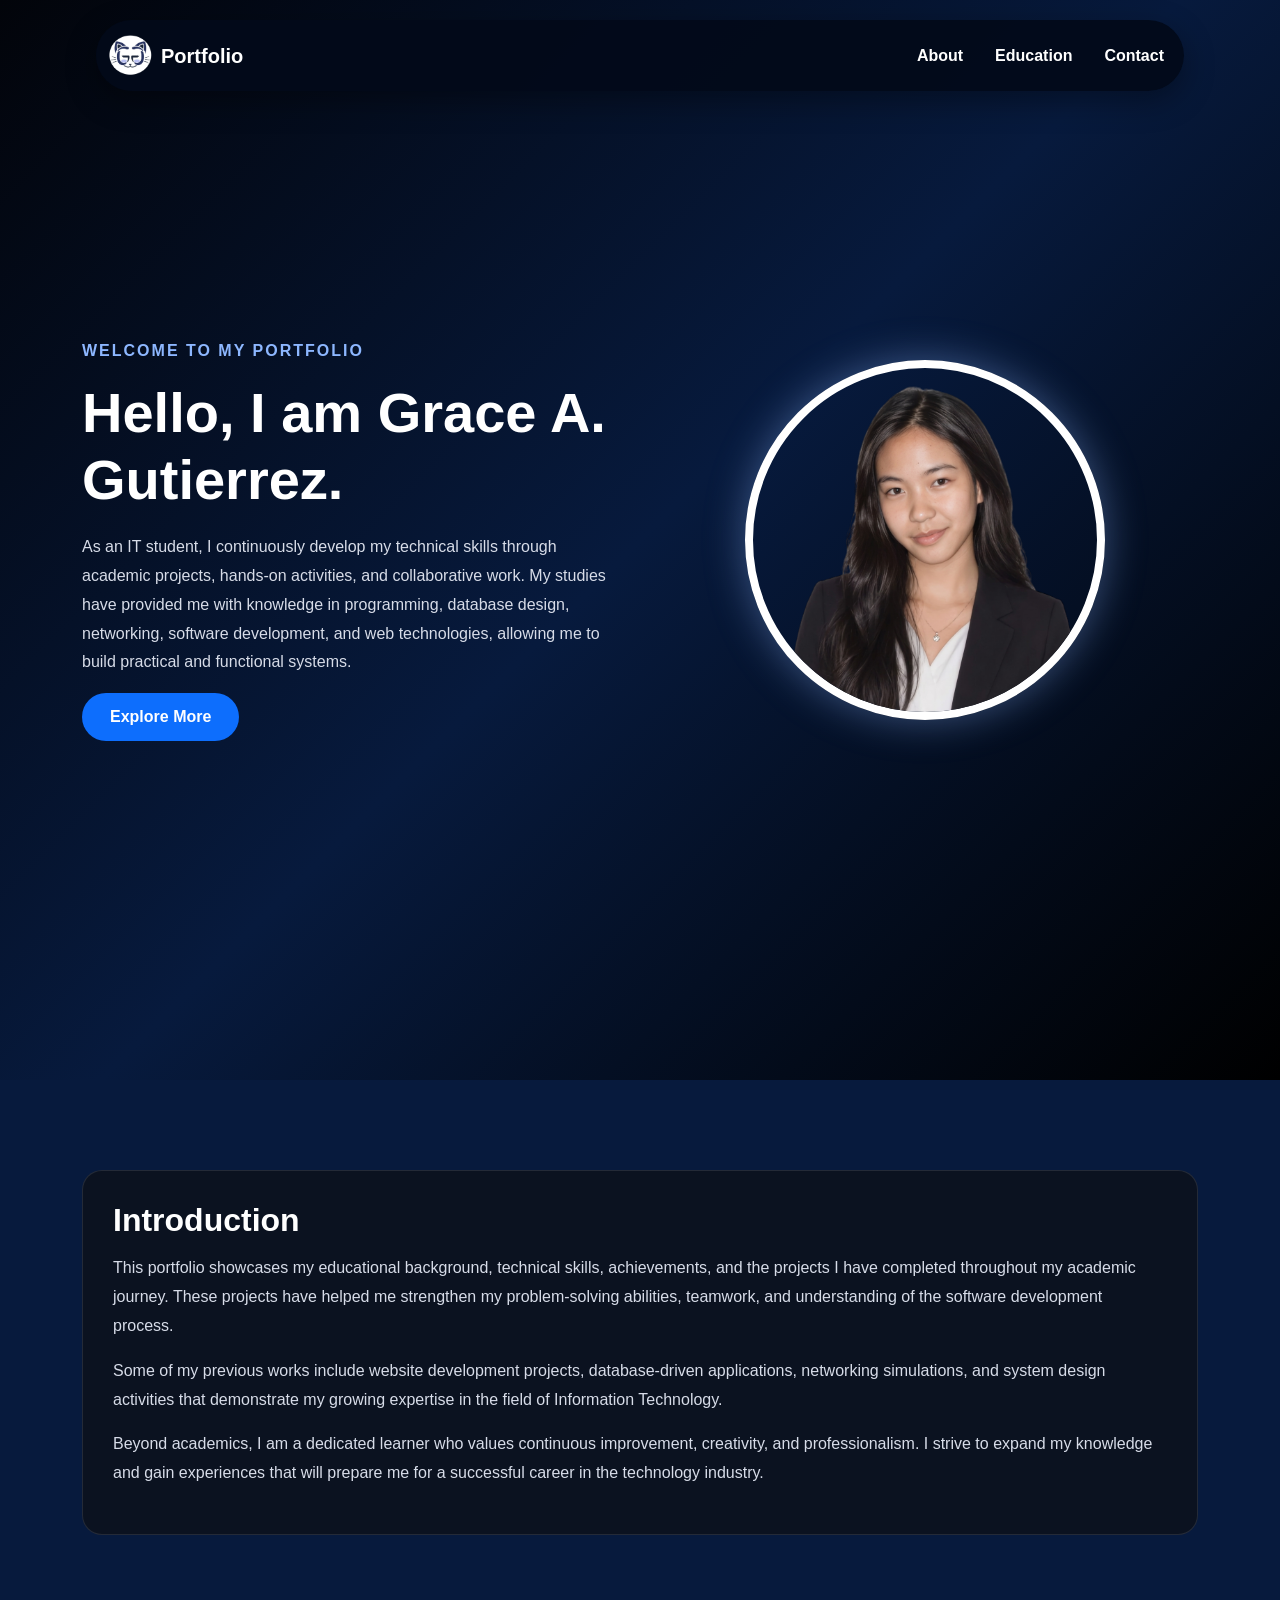
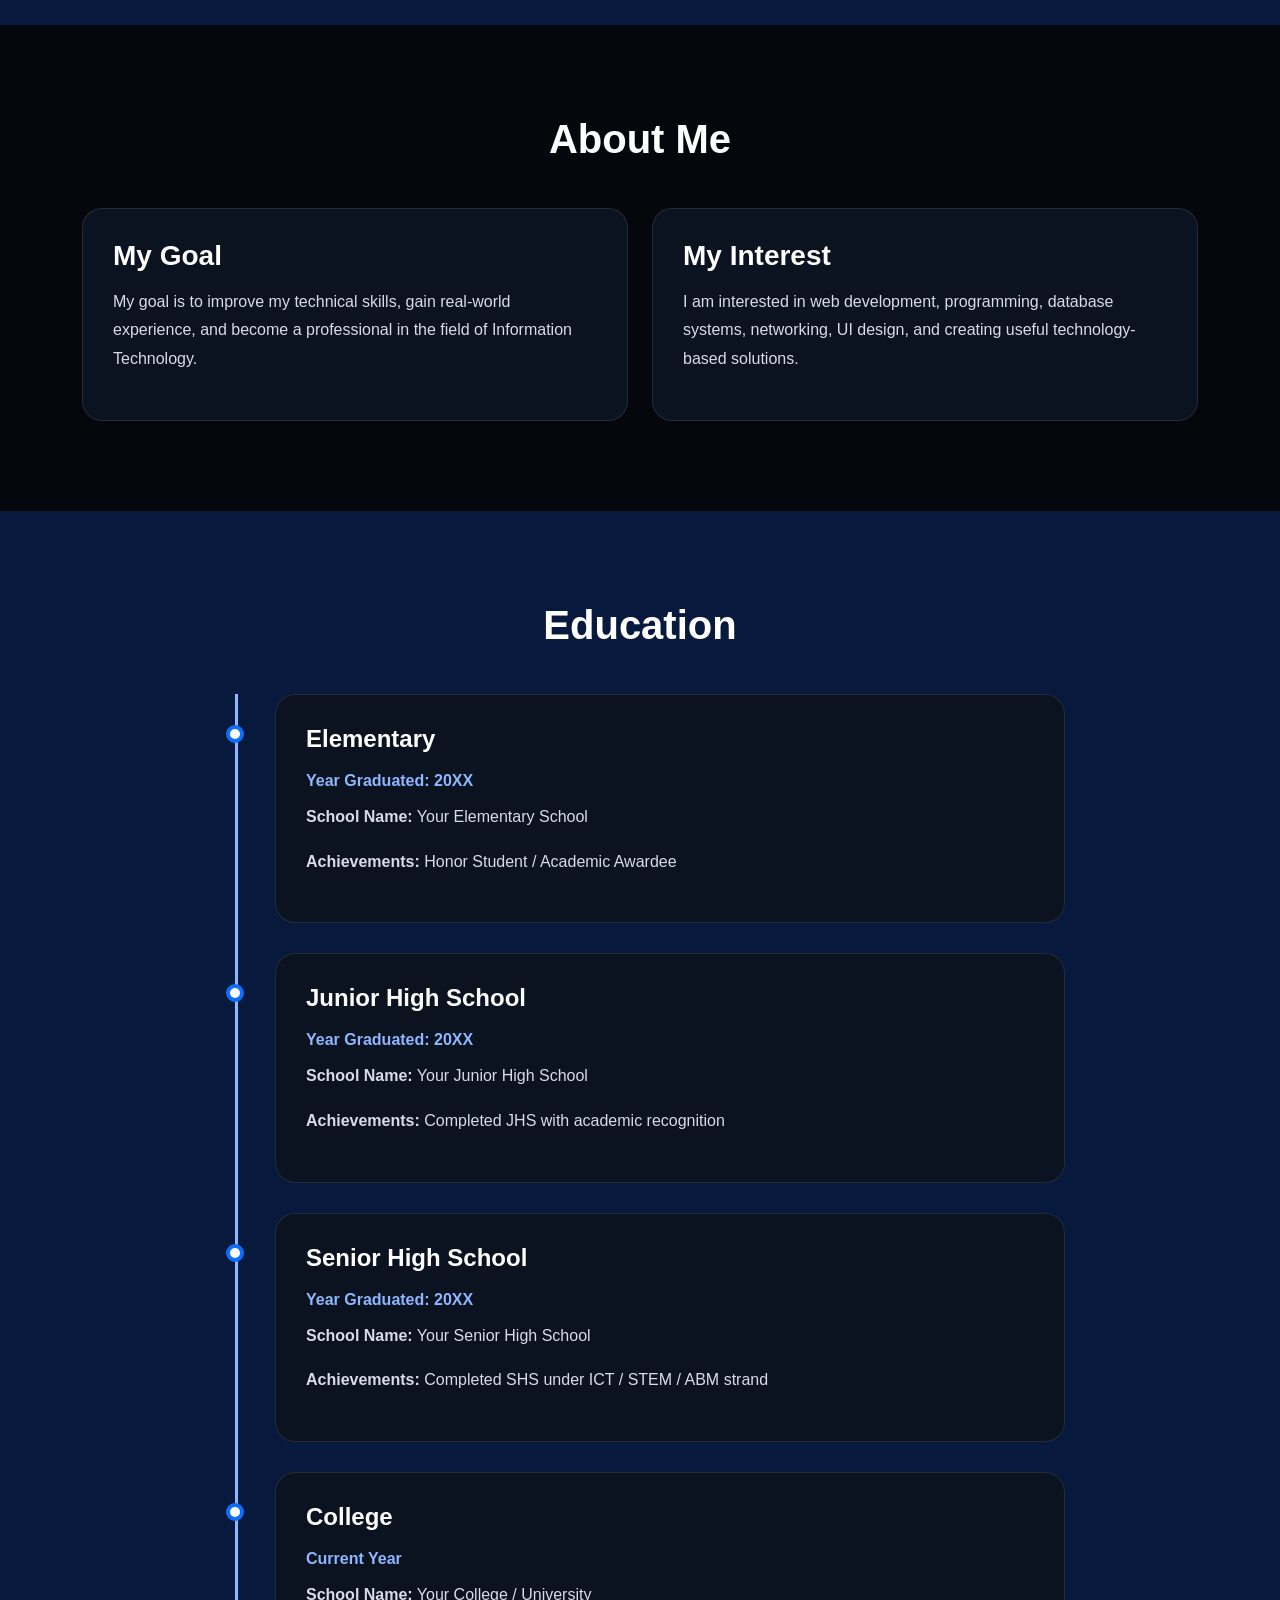
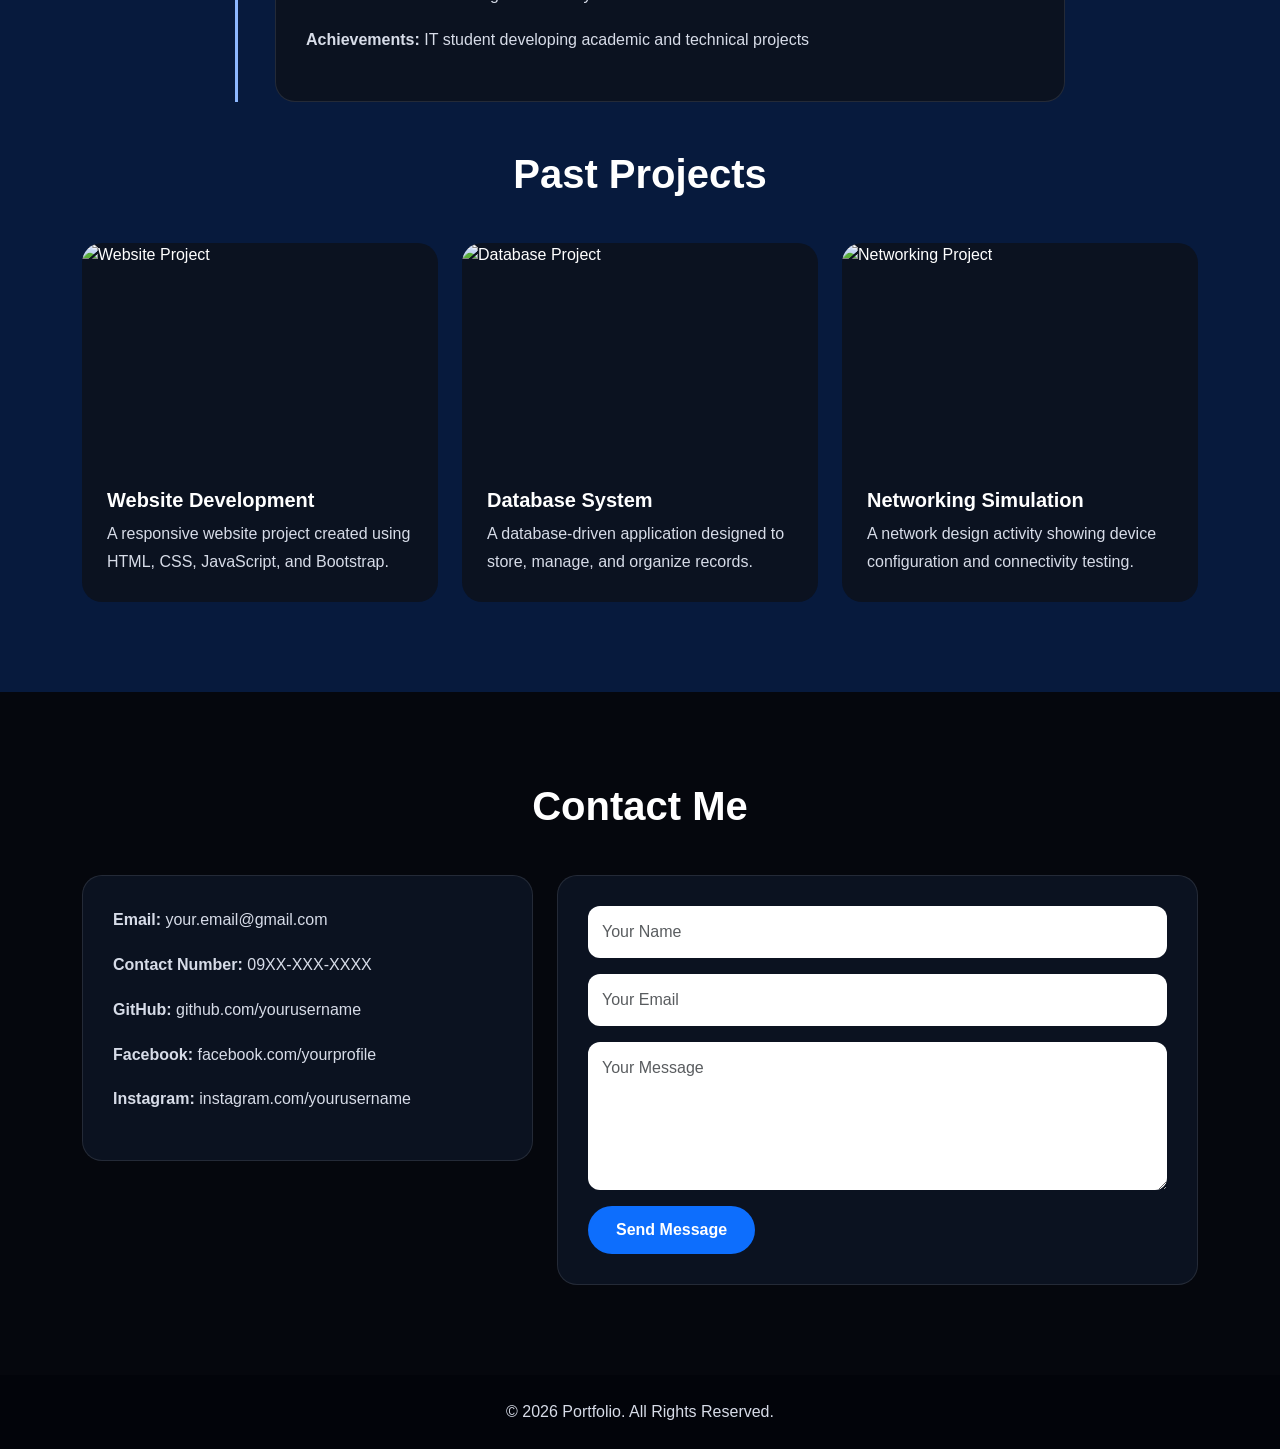
==== draft.html @ 784dc9c6 "First commit of my existing project" ====
<!DOCTYPE html>
<html lang="en">

<head>
    <meta charset="UTF-8">
    <meta name="viewport" content="width=device-width, initial-scale=1.0">
    <title>Digital Portfolio</title>
    <link rel="icon" href="assets/images/icon.png">
    <link href="https://cdn.jsdelivr.net/npm/bootstrap@5.3.8/dist/css/bootstrap.min.css" rel="stylesheet"
        integrity="sha384-sRIl4kxILFvY47J16cr9ZwB07vP4J8+LH7qKQnuqkuIAvNWLzeN8tE5YBujZqJLB" crossorigin="anonymous">

    <link rel="stylesheet" href="assets/style.css">
</head>

<body>

    <nav class="navbar navbar-expand-lg fixed-top custom-navbar">
        <div class="container">

            <a class="navbar-brand d-flex align-items-center gap-2" href="#">
                <img src="assets/images/icon.png" alt="Logo" class="nav-logo">
                <span>Portfolio</span>
            </a>

            <button class="navbar-toggler" type="button" data-bs-toggle="collapse" data-bs-target="#navbarNav">
                <span class="navbar-toggler-icon"></span>
            </button>

            <div class="collapse navbar-collapse justify-content-end" id="navbarNav">
                <ul class="navbar-nav gap-lg-3">
                    <li class="nav-item"><a class="nav-link" href="#about">About</a></li>
                    <li class="nav-item"><a class="nav-link" href="#education">Education</a></li>
                    <li class="nav-item"><a class="nav-link" href="#contact">Contact</a></li>
                </ul>
            </div>
        </div>
    </nav>

    <section class="hero-section">
        <div class="container">
            <div class="row align-items-center min-vh-100">
                <div class="col-lg-6">
                    <p class="subtitle">Welcome to my portfolio</p>
                    <h1>Hello, I am Grace A. Gutierrez.</h1>
                    <p class="hero-text">
                        As an IT student, I continuously develop my technical skills through academic projects,
                        hands-on activities, and collaborative work. My studies have provided me with knowledge
                        in programming, database design, networking, software development, and web technologies,
                        allowing me to build practical and functional systems.
                    </p>
                    <a href="#about" class="btn btn-primary custom-btn">Explore More</a>
                </div>

                <div class="col-lg-6 text-center mt-5 mt-lg-0">
                    <img src="assets/images/foliopic.png" alt="My Picture" class="profile-img">
                </div>
            </div>
        </div>
    </section>

    <section class="intro-section">
        <div class="container">
            <div class="section-box">
                <h2>Introduction</h2>
                <p>
                    This portfolio showcases my educational background, technical skills, achievements, and the
                    projects I have completed throughout my academic journey. These projects have helped me
                    strengthen my problem-solving abilities, teamwork, and understanding of the software
                    development process.
                </p>
                <p>
                    Some of my previous works include website development projects, database-driven applications,
                    networking simulations, and system design activities that demonstrate my growing expertise in
                    the field of Information Technology.
                </p>
                <p>
                    Beyond academics, I am a dedicated learner who values continuous improvement, creativity, and
                    professionalism. I strive to expand my knowledge and gain experiences that will prepare me for
                    a successful career in the technology industry.
                </p>
            </div>
        </div>
    </section>

    <section id="about" class="about-section">
        <div class="container">
            <h2 class="section-title">About Me</h2>

            <div class="row g-4">
                <div class="col-md-6">
                    <div class="info-card">
                        <h3>My Goal</h3>
                        <p>
                            My goal is to improve my technical skills, gain real-world experience, and become a
                            professional in the field of Information Technology.
                        </p>
                    </div>
                </div>

                <div class="col-md-6">
                    <div class="info-card">
                        <h3>My Interest</h3>
                        <p>
                            I am interested in web development, programming, database systems, networking,
                            UI design, and creating useful technology-based solutions.
                        </p>
                    </div>
                </div>
            </div>
        </div>
    </section>

    <section id="education" class="education-section">
        <div class="container">
            <h2 class="section-title">Education</h2>

            <div class="timeline">
                <div class="timeline-item">
                    <h4>Elementary</h4>
                    <span>Year Graduated: 20XX</span>
                    <p><strong>School Name:</strong> Your Elementary School</p>
                    <p><strong>Achievements:</strong> Honor Student / Academic Awardee</p>
                </div>

                <div class="timeline-item">
                    <h4>Junior High School</h4>
                    <span>Year Graduated: 20XX</span>
                    <p><strong>School Name:</strong> Your Junior High School</p>
                    <p><strong>Achievements:</strong> Completed JHS with academic recognition</p>
                </div>

                <div class="timeline-item">
                    <h4>Senior High School</h4>
                    <span>Year Graduated: 20XX</span>
                    <p><strong>School Name:</strong> Your Senior High School</p>
                    <p><strong>Achievements:</strong> Completed SHS under ICT / STEM / ABM strand</p>
                </div>

                <div class="timeline-item">
                    <h4>College</h4>
                    <span>Current Year</span>
                    <p><strong>School Name:</strong> Your College / University</p>
                    <p><strong>Achievements:</strong> IT student developing academic and technical projects</p>
                </div>
            </div>

            <h2 class="section-title mt-5">Past Projects</h2>

            <div class="row g-4">
                <div class="col-md-4">
                    <div class="card project-card">
                        <img src="images/project1.jpg" class="card-img-top" alt="Website Project">
                        <div class="card-body">
                            <h5 class="card-title">Website Development</h5>
                            <p class="card-text">
                                A responsive website project created using HTML, CSS, JavaScript, and Bootstrap.
                            </p>
                        </div>
                    </div>
                </div>

                <div class="col-md-4">
                    <div class="card project-card">
                        <img src="images/project2.jpg" class="card-img-top" alt="Database Project">
                        <div class="card-body">
                            <h5 class="card-title">Database System</h5>
                            <p class="card-text">
                                A database-driven application designed to store, manage, and organize records.
                            </p>
                        </div>
                    </div>
                </div>

                <div class="col-md-4">
                    <div class="card project-card">
                        <img src="images/project3.jpg" class="card-img-top" alt="Networking Project">
                        <div class="card-body">
                            <h5 class="card-title">Networking Simulation</h5>
                            <p class="card-text">
                                A network design activity showing device configuration and connectivity testing.
                            </p>
                        </div>
                    </div>
                </div>
            </div>

        </div>
    </section>

    <section id="contact" class="contact-section">
        <div class="container">
            <h2 class="section-title">Contact Me</h2>

            <div class="row g-4">
                <div class="col-lg-5">
                    <div class="contact-info">
                        <p><strong>Email:</strong> your.email@gmail.com</p>
                        <p><strong>Contact Number:</strong> 09XX-XXX-XXXX</p>
                        <p><strong>GitHub:</strong> github.com/yourusername</p>
                        <p><strong>Facebook:</strong> facebook.com/yourprofile</p>
                        <p><strong>Instagram:</strong> instagram.com/yourusername</p>
                    </div>
                </div>

                <div class="col-lg-7">
                    <form class="contact-form">
                        <div class="mb-3">
                            <input type="text" class="form-control" placeholder="Your Name" required>
                        </div>

                        <div class="mb-3">
                            <input type="email" class="form-control" placeholder="Your Email" required>
                        </div>

                        <div class="mb-3">
                            <textarea class="form-control" rows="5" placeholder="Your Message" required></textarea>
                        </div>

                        <button type="submit" class="btn btn-primary custom-btn">Send Message</button>
                    </form>
                </div>
            </div>
        </div>
    </section>

    <footer>
        <p>© 2026 Portfolio. All Rights Reserved.</p>
    </footer>

    <script src="https://cdn.jsdelivr.net/npm/@popperjs/core@2.11.8/dist/umd/popper.min.js"
        integrity="sha384-I7E8VVD/ismYTF4hNIPjVp/Zjvgyol6VFvRkX/vR+Vc4jQkC+hVqc2pM8ODewa9r"
        crossorigin="anonymous"></script>
    <script src="https://cdn.jsdelivr.net/npm/bootstrap@5.3.8/dist/js/bootstrap.min.js"
        integrity="sha384-G/EV+4j2dNv+tEPo3++6LCgdCROaejBqfUeNjuKAiuXbjrxilcCdDz6ZAVfHWe1Y"
        crossorigin="anonymous"></script>
    <script src="https://cdn.jsdelivr.net/npm/bootstrap@5.3.8/dist/js/bootstrap.bundle.min.js"
        integrity="sha384-FKyoEForCGlyvwx9Hj09JcYn3nv7wiPVlz7YYwJrWVcXK/BmnVDxM+D2scQbITxI"
        crossorigin="anonymous"></script>

    <script src="assets/style.css"></script>
</body>

</html>
---- assets/style.css ----
* {
  margin: 0;
  padding: 0;
  box-sizing: border-box;
}

html {
  scroll-behavior: smooth;
}

body {
  font-family: Arial, sans-serif;
  background-color: #05070d;
  color: #ffffff;
}

section {
  padding: 90px 0;
}

.custom-navbar {
  width: 85%;
  margin: 20px auto;
  border-radius: 50px;
  background-color: rgba(3, 10, 26, 0.95);
  box-shadow: 0 10px 30px rgba(0, 0, 0, 0.35);
}

.nav-logo{
    width: 45px;
    height: 45px;
    object-fit: contain;
}

.navbar-brand,
.navbar-brand:hover,
.nav-link {
  color: #ffffff;
  font-weight: 600;
}

.nav-link:hover {
  color: #8db7ff;
}

.logo {
  width: 38px;
  height: 38px;
  display: grid;
  place-items: center;
  border-radius: 50%;
  background-color: #ffffff;
  color: #071a3d;
  font-weight: 800;
}

.hero-section {
  background: linear-gradient(135deg, #02040a, #071a3d, #000000);
}

.subtitle {
  color: #8db7ff;
  text-transform: uppercase;
  letter-spacing: 2px;
  font-weight: 700;
}

h1 {
  font-size: 3.5rem;
  font-weight: 800;
  margin-bottom: 20px;
}

.hero-text,
.section-box p,
.info-card p,
.timeline-item p,
.card-text,
.contact-info p {
  color: #d7dce8;
  line-height: 1.8;
}

.profile-img {
  width: 360px;
  height: 360px;
  object-fit: cover;
  border-radius: 50%;
  border: 8px solid #ffffff;
  box-shadow: 0 0 40px rgba(141, 183, 255, 0.4);
}

.custom-btn {
  padding: 12px 28px;
  border: none;
  border-radius: 30px;
  background-color: #0d6efd;
  font-weight: 600;
}

.custom-btn:hover {
  background-color: #ffffff;
  color: #071a3d;
}

.intro-section,
.education-section {
  background-color: #071a3d;
}

.about-section,
.contact-section {
  background-color: #05070d;
}

.section-title {
  text-align: center;
  font-size: 2.5rem;
  font-weight: 800;
  margin-bottom: 45px;
}

.section-box,
.info-card,
.timeline-item,
.contact-info,
.contact-form {
  padding: 30px;
  border-radius: 20px;
  background-color: #0b1220;
  border: 1px solid rgba(255, 255, 255, 0.1);
}

.section-box h2,
.info-card h3,
.timeline-item h4 {
  color: #ffffff;
  font-weight: 700;
  margin-bottom: 15px;
}

.info-card {
  height: 100%;
  transition: 0.3s;
}

.info-card:hover,
.project-card:hover {
  transform: translateY(-8px);
}

.timeline {
  position: relative;
  max-width: 850px;
  margin: auto;
}

.timeline::before {
  content: "";
  position: absolute;
  left: 20px;
  top: 0;
  width: 3px;
  height: 100%;
  background-color: #8db7ff;
}

.timeline-item {
  position: relative;
  margin-bottom: 30px;
  margin-left: 60px;
}

.timeline-item::before {
  content: "";
  position: absolute;
  left: -50px;
  top: 30px;
  width: 18px;
  height: 18px;
  border-radius: 50%;
  background-color: #ffffff;
  border: 4px solid #0d6efd;
}

.timeline-item span {
  display: inline-block;
  margin-bottom: 10px;
  color: #8db7ff;
  font-weight: 700;
}

.project-card {
  height: 100%;
  border: none;
  overflow: hidden;
  background-color: #0b1220;
  color: #ffffff;
  border-radius: 20px;
  transition: 0.3s;
}

.project-card img {
  height: 220px;
  object-fit: cover;
}

.card-body {
  padding: 25px;
}

.card-title {
  font-weight: 700;
}

.form-control {
  padding: 14px;
  border: none;
  border-radius: 12px;
}

.form-control:focus {
  box-shadow: 0 0 0 3px rgba(141, 183, 255, 0.3);
}

footer {
  padding: 25px;
  text-align: center;
  background-color: #02040a;
  color: #d7dce8;
}

footer p {
  margin: 0;
}

@media (max-width: 991px) {
  .custom-navbar {
    width: 95%;
    border-radius: 20px;
  }

  h1 {
    font-size: 2.5rem;
  }

  .profile-img {
    width: 280px;
    height: 280px;
  }
}
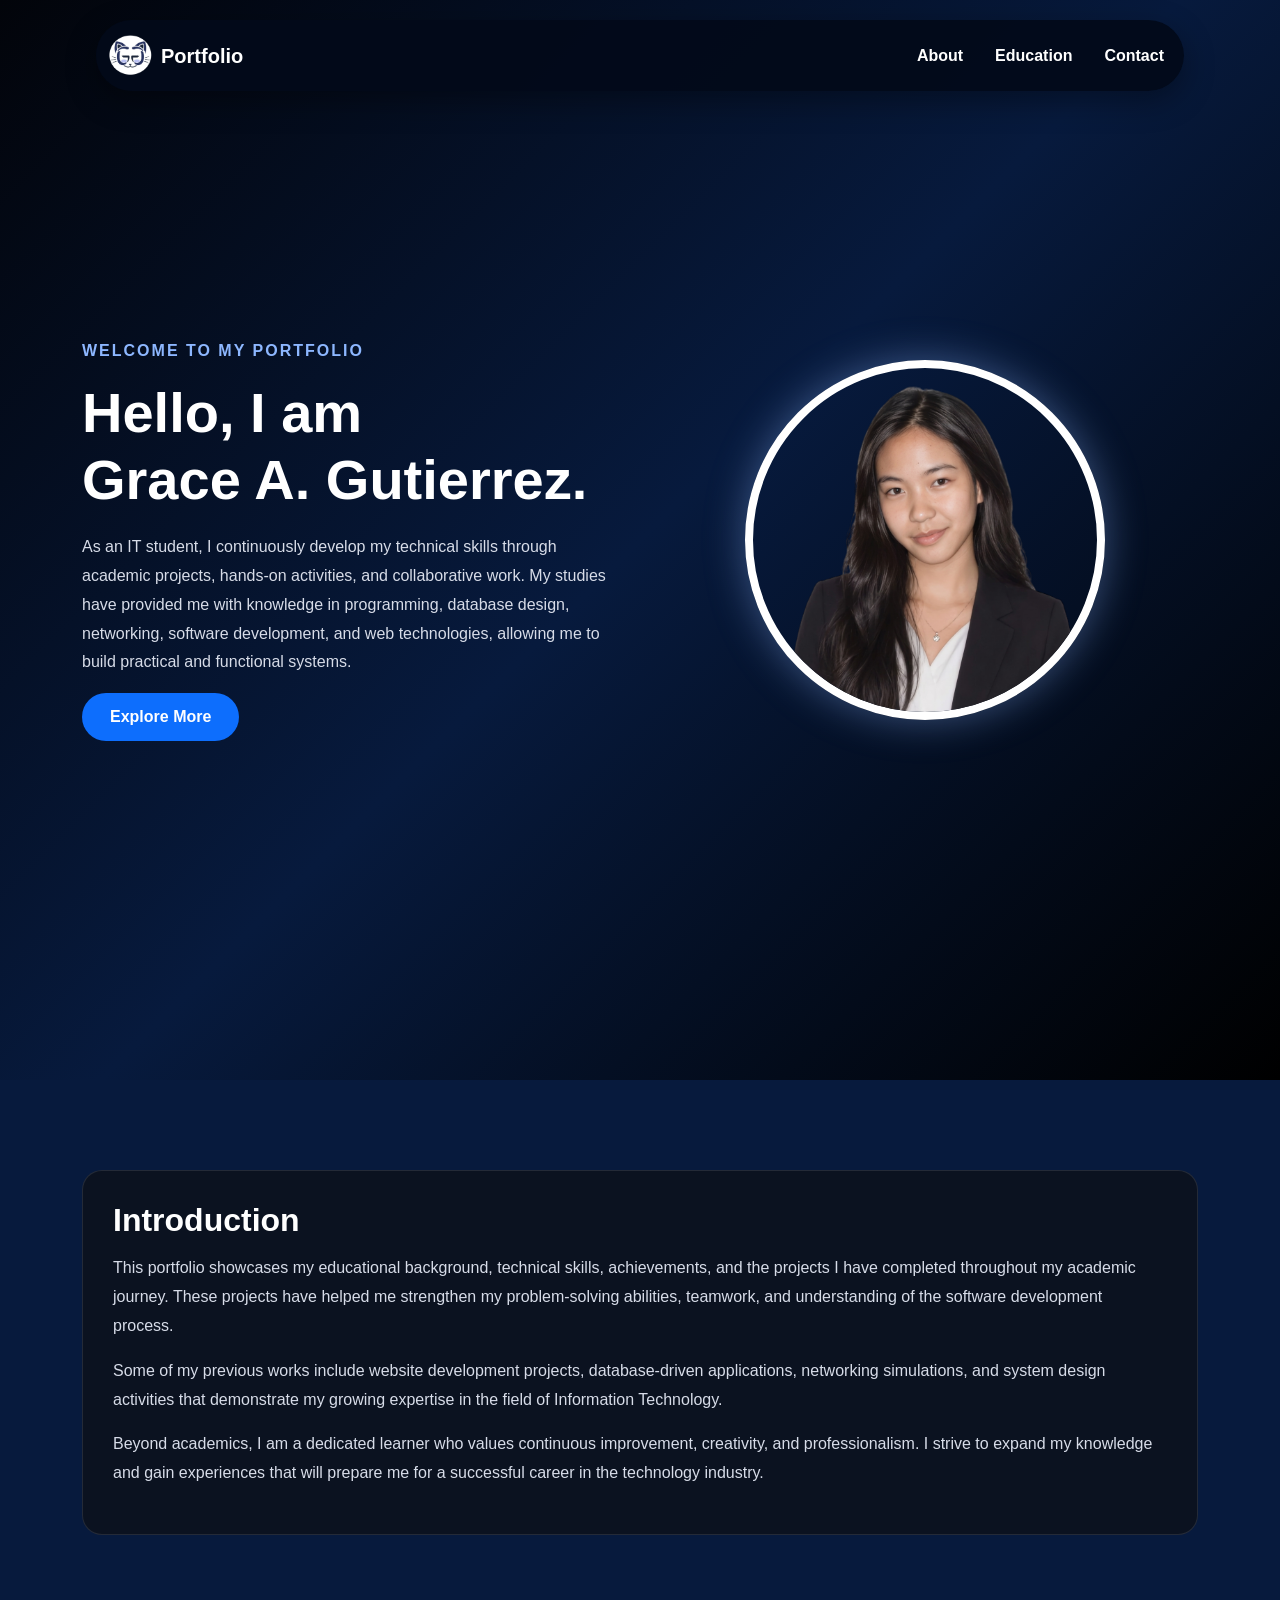
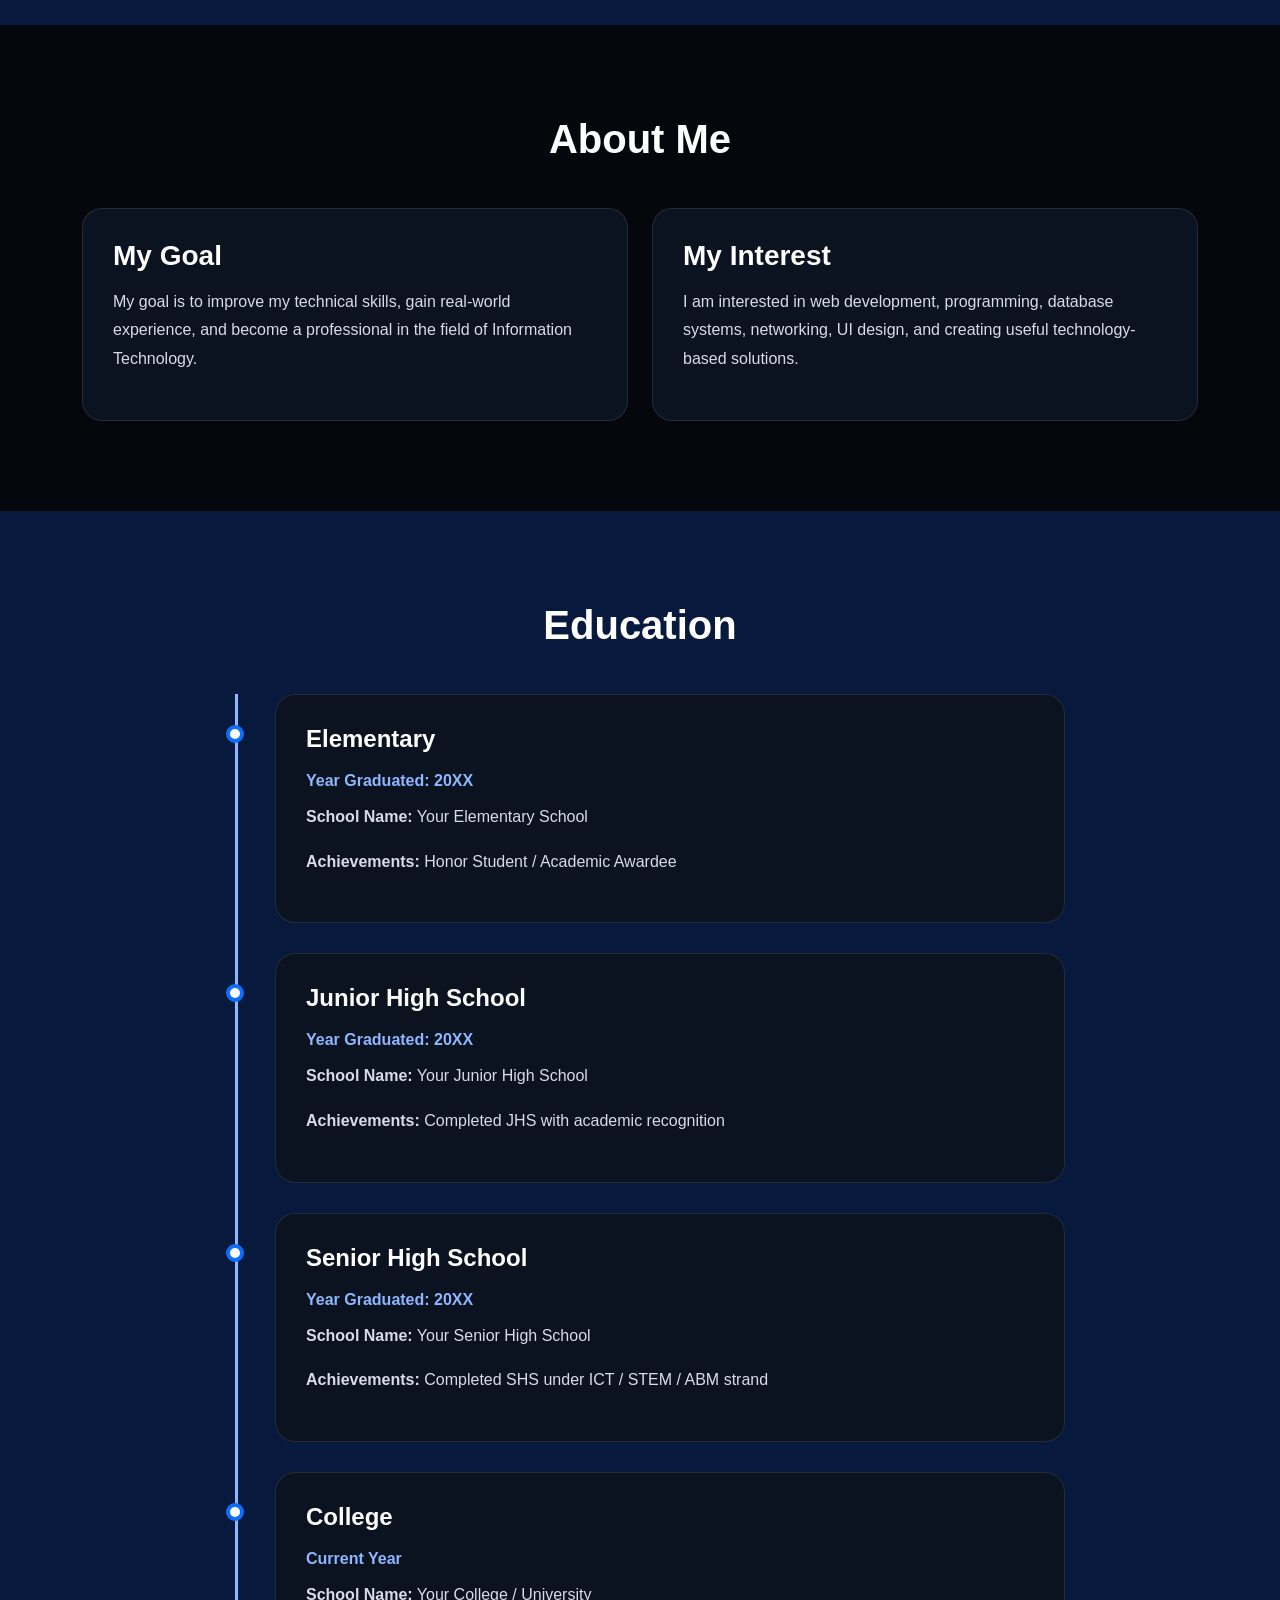
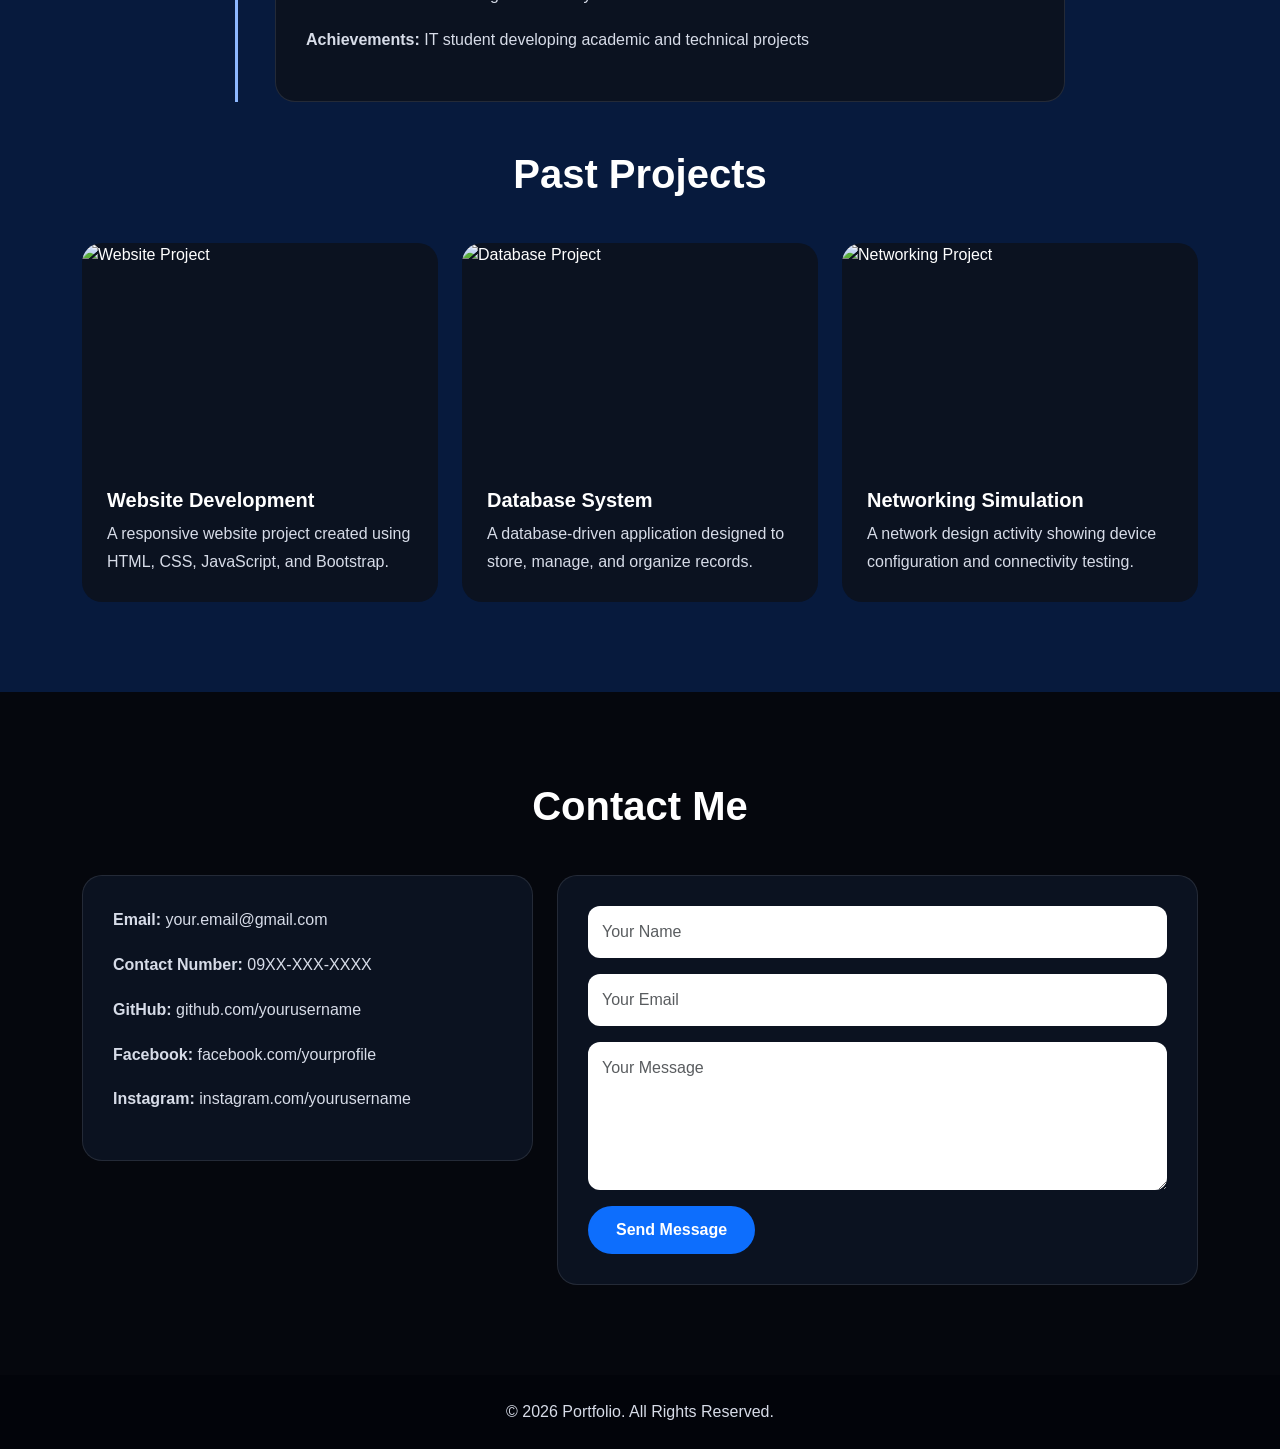
==== commit 7a54d0db: "try<br>" ====
--- a/draft.html
+++ b/draft.html
@@ -41,7 +41,7 @@
             <div class="row align-items-center min-vh-100">
                 <div class="col-lg-6">
                     <p class="subtitle">Welcome to my portfolio</p>
-                    <h1>Hello, I am Grace A. Gutierrez.</h1>
+                    <h1>Hello, I am <br>Grace A. Gutierrez.</h1>
                     <p class="hero-text">
                         As an IT student, I continuously develop my technical skills through academic projects,
                         hands-on activities, and collaborative work. My studies have provided me with knowledge
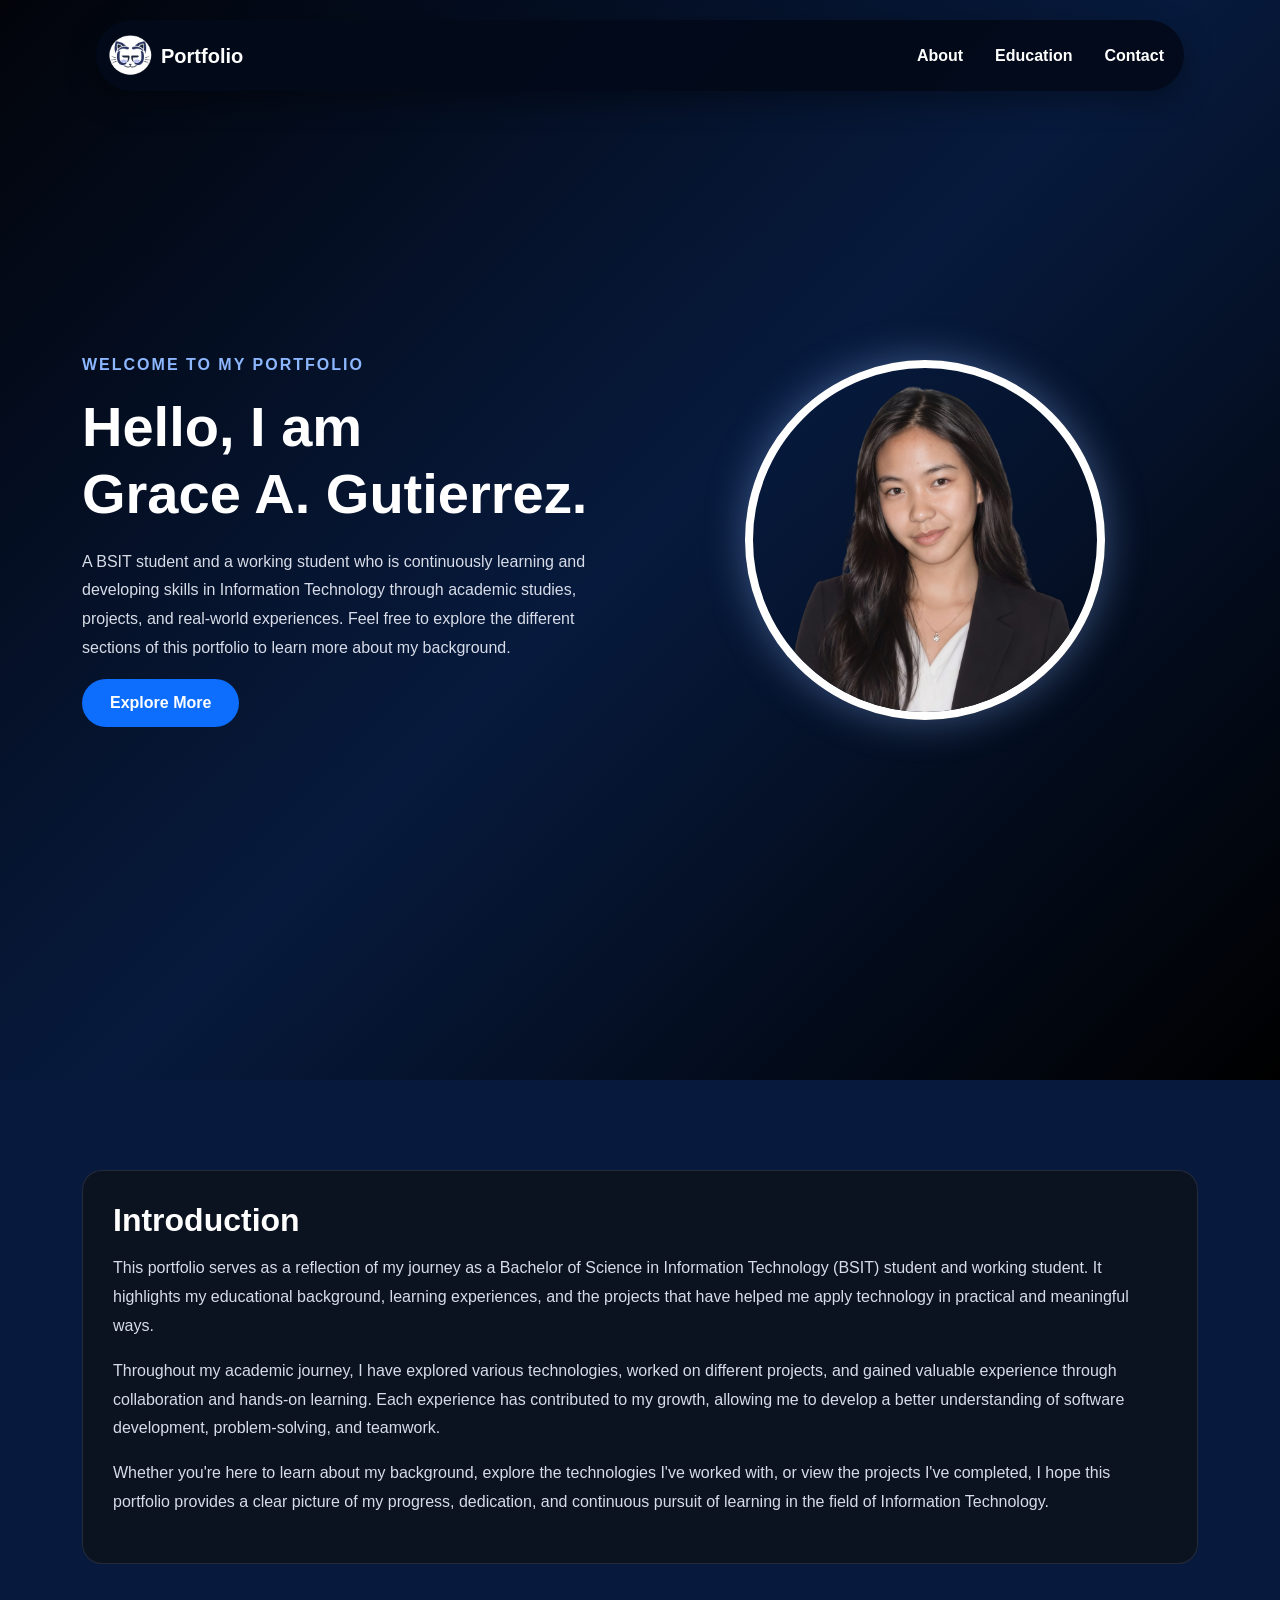
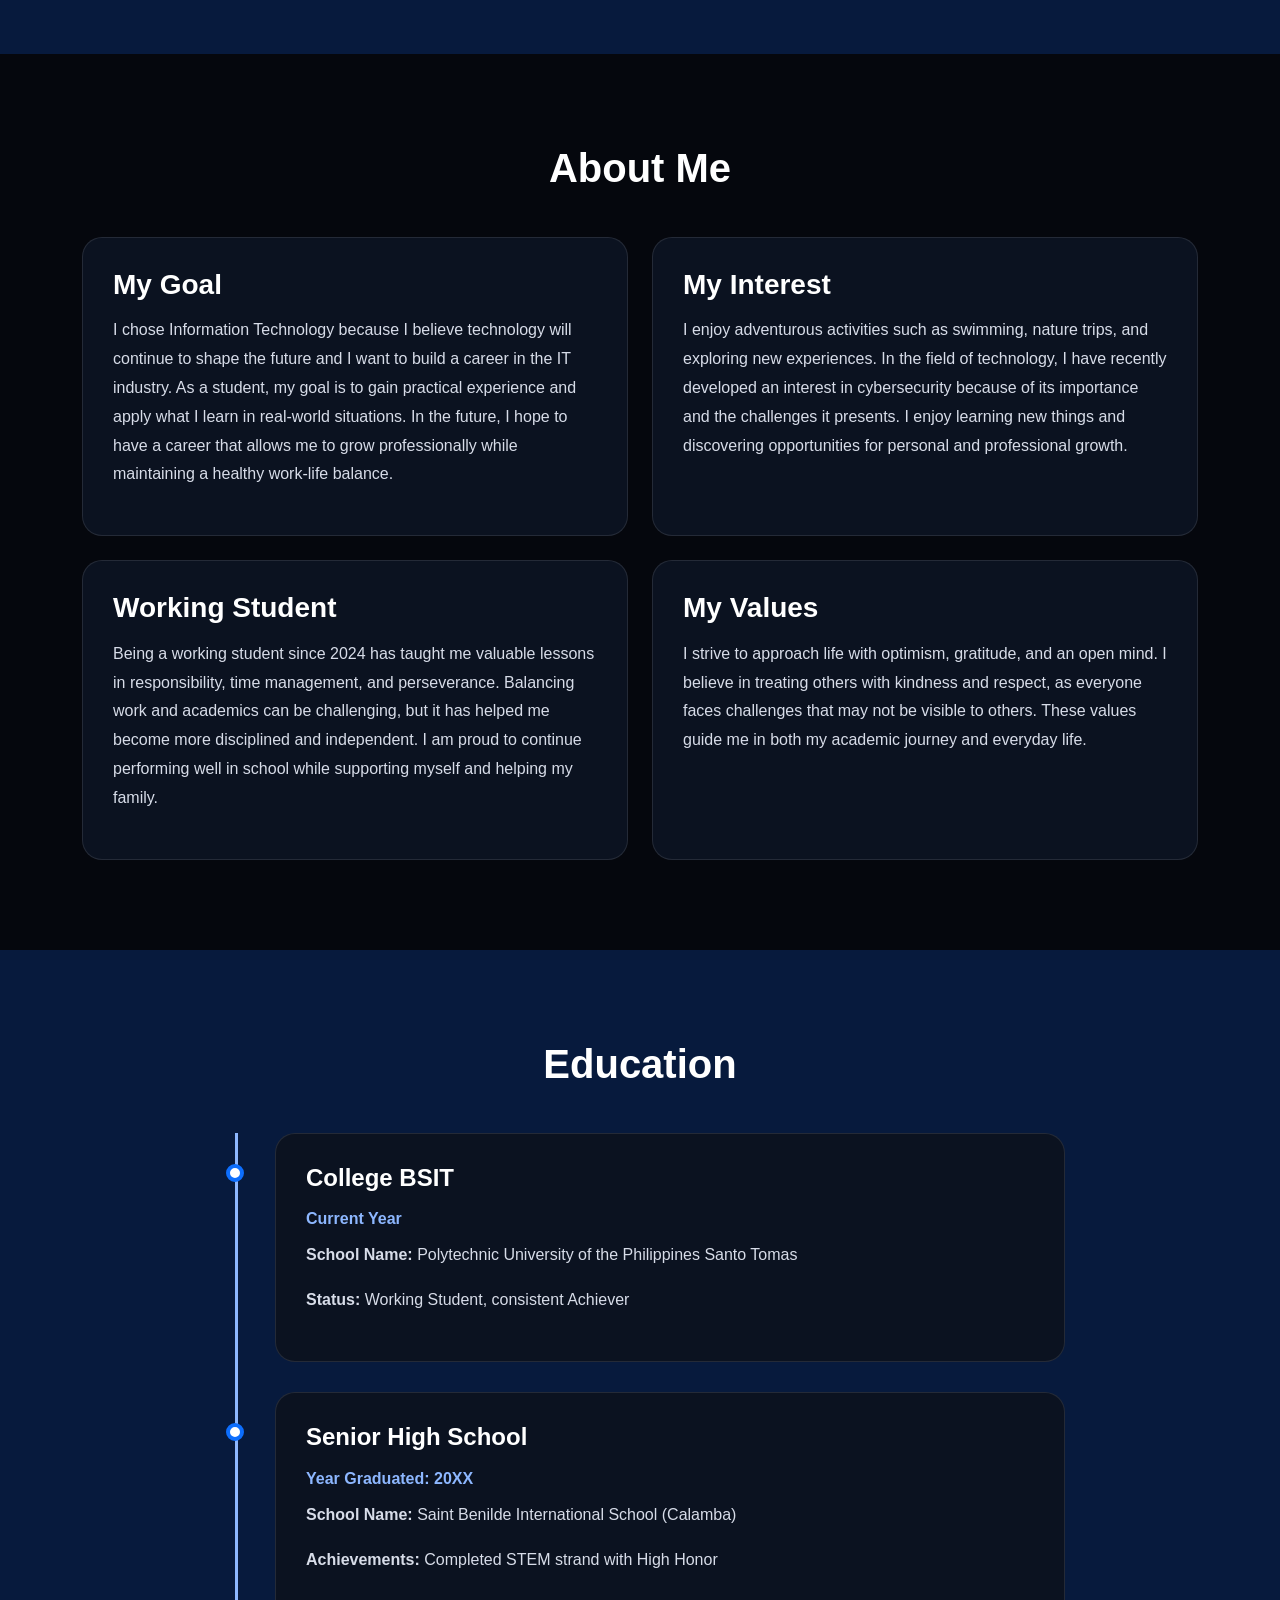
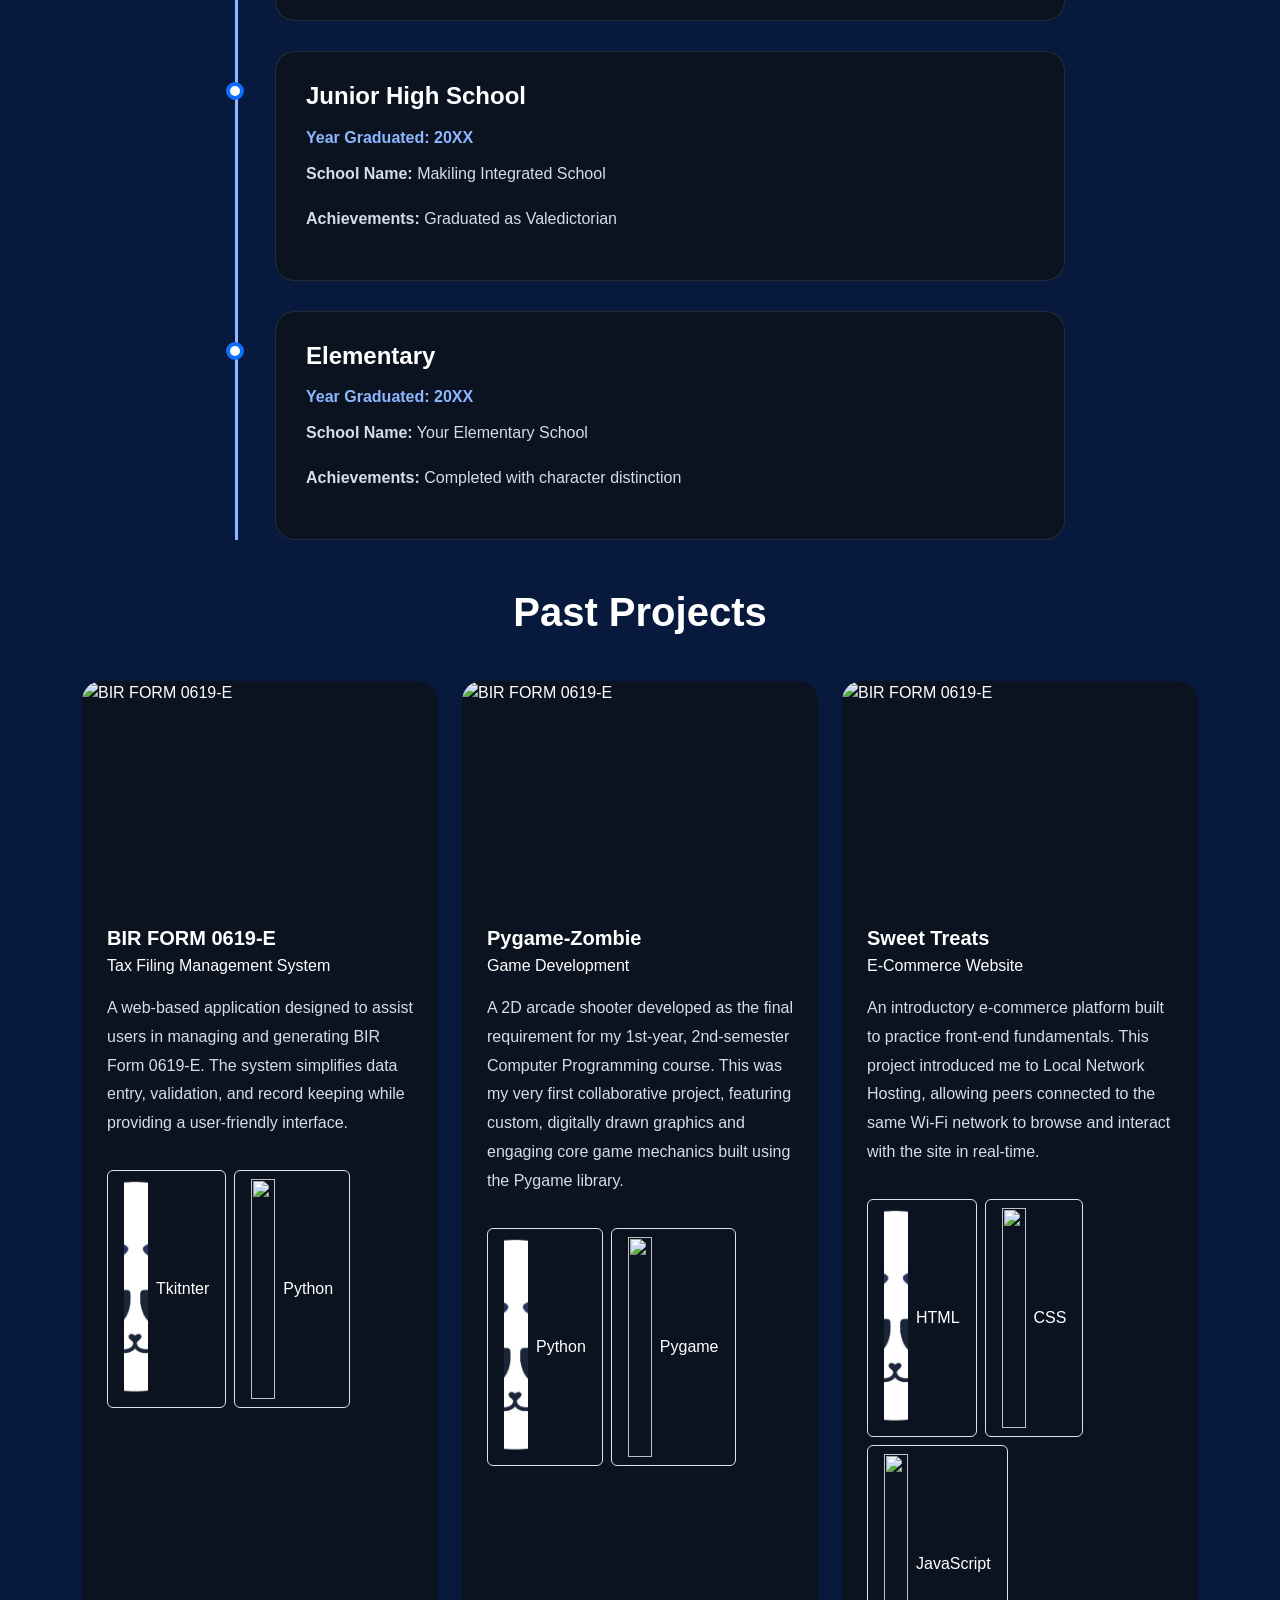
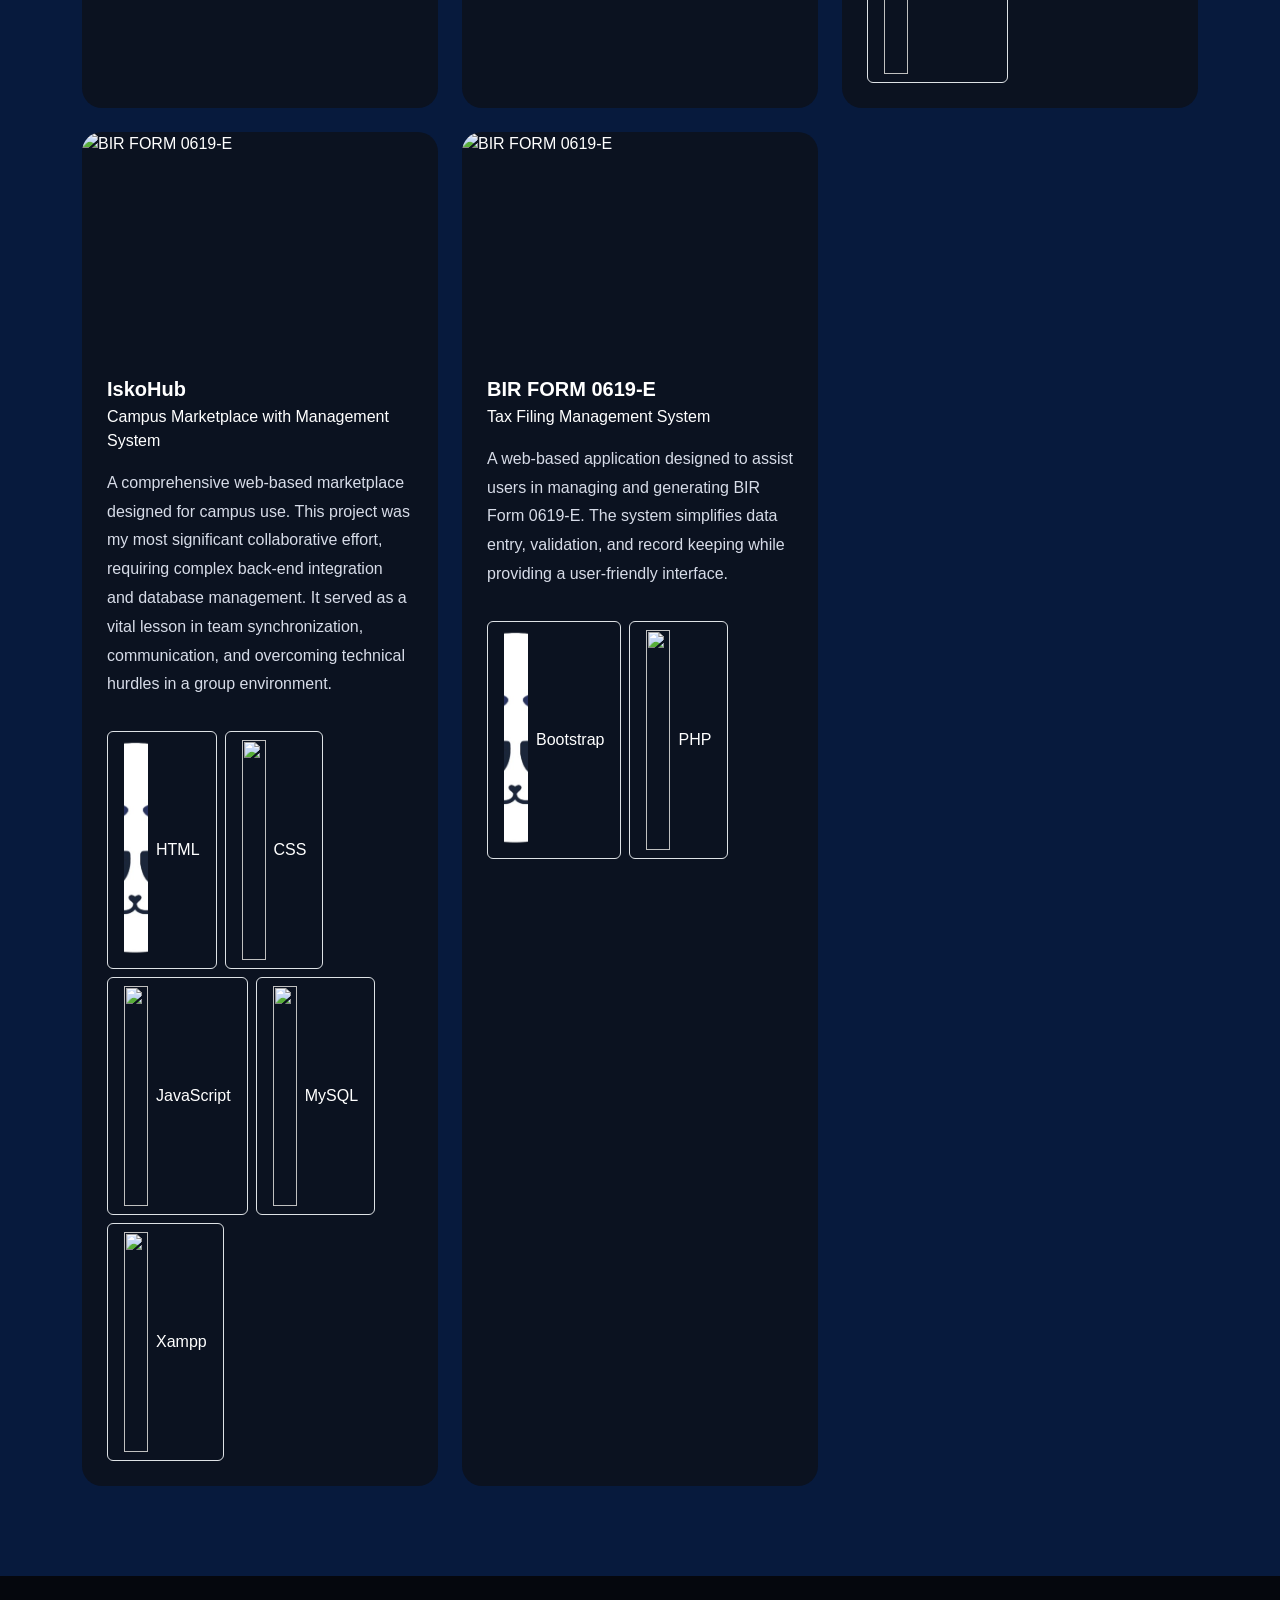
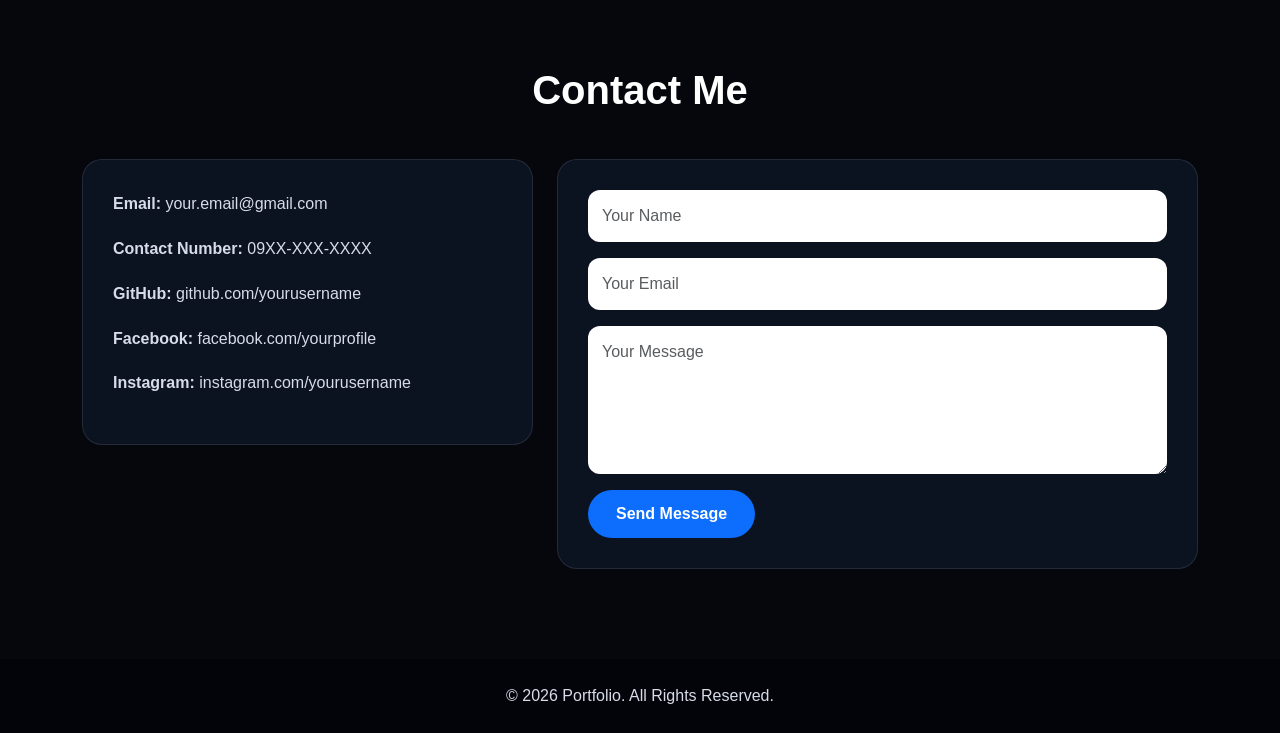
==== commit 84535d81: "Intro-about" ====
--- a/draft.html
+++ b/draft.html
@@ -43,10 +43,10 @@
                     <p class="subtitle">Welcome to my portfolio</p>
                     <h1>Hello, I am <br>Grace A. Gutierrez.</h1>
                     <p class="hero-text">
-                        As an IT student, I continuously develop my technical skills through academic projects,
-                        hands-on activities, and collaborative work. My studies have provided me with knowledge
-                        in programming, database design, networking, software development, and web technologies,
-                        allowing me to build practical and functional systems.
+                        A BSIT student and a working student who is continuously learning and developing skills in
+                        Information Technology through academic studies, projects, and real-world experiences. Feel free
+                        to explore
+                        the different sections of this portfolio to learn more about my background.
                     </p>
                     <a href="#about" class="btn btn-primary custom-btn">Explore More</a>
                 </div>
@@ -63,21 +63,22 @@
             <div class="section-box">
                 <h2>Introduction</h2>
                 <p>
-                    This portfolio showcases my educational background, technical skills, achievements, and the
-                    projects I have completed throughout my academic journey. These projects have helped me
-                    strengthen my problem-solving abilities, teamwork, and understanding of the software
-                    development process.
+                    This portfolio serves as a reflection of my journey as a Bachelor of Science in Information
+                    Technology (BSIT) student and working student. It highlights my educational background, learning
+                    experiences, and the projects that have helped me apply technology in practical and meaningful ways.
                 </p>
                 <p>
-                    Some of my previous works include website development projects, database-driven applications,
-                    networking simulations, and system design activities that demonstrate my growing expertise in
-                    the field of Information Technology.
+                    Throughout my academic journey, I have explored various technologies, worked on different projects,
+                    and gained valuable experience through collaboration and hands-on learning. Each experience has
+                    contributed to my growth, allowing me to develop a better understanding of software development,
+                    problem-solving, and teamwork.
                 </p>
                 <p>
-                    Beyond academics, I am a dedicated learner who values continuous improvement, creativity, and
-                    professionalism. I strive to expand my knowledge and gain experiences that will prepare me for
-                    a successful career in the technology industry.
+                    Whether you're here to learn about my background, explore the technologies I've worked with, or view
+                    the projects I've completed, I hope this portfolio provides a clear picture of my progress,
+                    dedication, and continuous pursuit of learning in the field of Information Technology.
                 </p>
+
             </div>
         </div>
     </section>
@@ -91,8 +92,11 @@
                     <div class="info-card">
                         <h3>My Goal</h3>
                         <p>
-                            My goal is to improve my technical skills, gain real-world experience, and become a
-                            professional in the field of Information Technology.
+                            I chose Information Technology because I believe technology will continue to shape the
+                            future and I want to build a career in the IT industry. As a student, my goal is to gain
+                            practical experience and apply what I learn in real-world situations. In the future, I hope
+                            to have a career that allows me to grow professionally while maintaining a healthy work-life
+                            balance.
                         </p>
                     </div>
                 </div>
@@ -101,11 +105,37 @@
                     <div class="info-card">
                         <h3>My Interest</h3>
                         <p>
-                            I am interested in web development, programming, database systems, networking,
-                            UI design, and creating useful technology-based solutions.
+                            I enjoy adventurous activities such as swimming, nature trips, and exploring new
+                            experiences. In the field of technology, I have recently developed an interest in
+                            cybersecurity because of its importance and the challenges it presents. I enjoy learning new
+                            things and discovering opportunities for personal and professional growth.
                         </p>
                     </div>
                 </div>
+
+                <div class="col-md-6">
+                    <div class="info-card">
+                        <h3>Working Student</h3>
+                        <p>
+                            Being a working student since 2024 has taught me valuable lessons in responsibility, time
+                            management, and perseverance. Balancing work and academics can be challenging, but it has
+                            helped me become more disciplined and independent. I am proud to continue performing well in
+                            school while supporting myself and helping my family.
+                        </p>
+                    </div>
+                </div>
+
+                <div class="col-md-6">
+                    <div class="info-card">
+                        <h3>My Values</h3>
+                        <p>
+                            I strive to approach life with optimism, gratitude, and an open mind. I believe in treating
+                            others with kindness and respect, as everyone faces challenges that may not be visible to
+                            others. These values guide me in both my academic journey and everyday life.
+                        </p>
+                    </div>
+                </div>
+
             </div>
         </div>
     </section>
@@ -115,73 +145,286 @@
             <h2 class="section-title">Education</h2>
 
             <div class="timeline">
+                <div class="timeline-item c">
+                    <h4>College BSIT</h4>
+                    <span>Current Year</span>
+                    <p><strong>School Name:</strong> Polytechnic University of the Philippines Santo Tomas</p>
+                    <p><strong>Status:</strong> Working Student, consistent Achiever</p>
+                </div>
+
+                <div class="timeline-item">
+                    <h4>Senior High School</h4>
+                    <span>Year Graduated: 20XX</span>
+                    <p><strong>School Name:</strong> Saint Benilde International School (Calamba)
+                    </p>
+                    <p><strong>Achievements:</strong> Completed STEM strand with High Honor</p>
+                </div>
+
+                <div class="timeline-item">
+                    <h4>Junior High School</h4>
+                    <span>Year Graduated: 20XX</span>
+                    <p><strong>School Name:</strong> Makiling Integrated School</p>
+                    <p><strong>Achievements:</strong> Graduated as Valedictorian</p>
+                </div>
+
                 <div class="timeline-item">
                     <h4>Elementary</h4>
                     <span>Year Graduated: 20XX</span>
                     <p><strong>School Name:</strong> Your Elementary School</p>
-                    <p><strong>Achievements:</strong> Honor Student / Academic Awardee</p>
-                </div>
-
-                <div class="timeline-item">
-                    <h4>Junior High School</h4>
-                    <span>Year Graduated: 20XX</span>
-                    <p><strong>School Name:</strong> Your Junior High School</p>
-                    <p><strong>Achievements:</strong> Completed JHS with academic recognition</p>
-                </div>
-
-                <div class="timeline-item">
-                    <h4>Senior High School</h4>
-                    <span>Year Graduated: 20XX</span>
-                    <p><strong>School Name:</strong> Your Senior High School</p>
-                    <p><strong>Achievements:</strong> Completed SHS under ICT / STEM / ABM strand</p>
-                </div>
-
-                <div class="timeline-item">
-                    <h4>College</h4>
-                    <span>Current Year</span>
-                    <p><strong>School Name:</strong> Your College / University</p>
-                    <p><strong>Achievements:</strong> IT student developing academic and technical projects</p>
-                </div>
+                    <p><strong>Achievements:</strong> Completed with character distinction</p>
+                </div>
+
+
+
+
+
+
+
             </div>
 
             <h2 class="section-title mt-5">Past Projects</h2>
 
             <div class="row g-4">
-                <div class="col-md-4">
-                    <div class="card project-card">
-                        <img src="images/project1.jpg" class="card-img-top" alt="Website Project">
-                        <div class="card-body">
-                            <h5 class="card-title">Website Development</h5>
+
+                <div class="col-md-6 col-lg-4">
+                    <div class="card project-card h-100">
+
+                        <img src="assets/images/project1.jpg" class="card-img-top" alt="BIR FORM 0619-E">
+
+                        <div class="card-body d-flex flex-column">
+
+                            <!-- Project Title -->
+                            <h5 class="card-title mb-1">
+                                BIR FORM 0619-E
+                            </h5>
+
+                            <!-- Subtitle -->
+                            <p class="project-subtitle mb-3">
+                                Tax Filing Management System
+                            </p>
+
+                            <!-- Description -->
                             <p class="card-text">
-                                A responsive website project created using HTML, CSS, JavaScript, and Bootstrap.
-                            </p>
-                        </div>
-                    </div>
-                </div>
-
-                <div class="col-md-4">
-                    <div class="card project-card">
-                        <img src="images/project2.jpg" class="card-img-top" alt="Database Project">
-                        <div class="card-body">
-                            <h5 class="card-title">Database System</h5>
+                                A web-based application designed to assist users in managing
+                                and generating BIR Form 0619-E. The system simplifies data
+                                entry, validation, and record keeping while providing a
+                                user-friendly interface.
+                            </p>
+
+                            <!-- Tech Stack -->
+                            <div class="d-flex flex-wrap gap-2 mt-3">
+
+                                <div class="d-inline-flex align-items-center border rounded px-3 py-2">
+                                    <img src="assets/images/icon.png" width="24" class="me-2">
+                                    <span>Tkitnter</span>
+                                </div>
+
+                                <div class="d-inline-flex align-items-center border rounded px-3 py-2">
+                                    <img src="assets/icons/php.svg" width="24" class="me-2">
+                                    <span>Python</span>
+                                </div>
+
+                            </div>
+
+                        </div>
+
+                    </div>
+                </div>
+
+                <div class="col-md-6 col-lg-4">
+                    <div class="card project-card h-100">
+
+                        <img src="assets/images/project1.jpg" class="card-img-top" alt="BIR FORM 0619-E">
+
+                        <div class="card-body d-flex flex-column">
+
+                            <!-- Project Title -->
+                            <h5 class="card-title mb-1">
+                                Pygame-Zombie
+                            </h5>
+
+                            <!-- Subtitle -->
+                            <p class="project-subtitle mb-3">
+                                Game Development
+                            </p>
+
+                            <!-- Description -->
                             <p class="card-text">
-                                A database-driven application designed to store, manage, and organize records.
-                            </p>
-                        </div>
-                    </div>
-                </div>
-
-                <div class="col-md-4">
-                    <div class="card project-card">
-                        <img src="images/project3.jpg" class="card-img-top" alt="Networking Project">
-                        <div class="card-body">
-                            <h5 class="card-title">Networking Simulation</h5>
+                                A 2D arcade shooter developed as the final requirement for my 1st-year, 2nd-semester Computer Programming course. This was my very first collaborative project, featuring custom, digitally drawn graphics and engaging core game mechanics built using the Pygame library.
+                            </p>
+
+                            <!-- Tech Stack -->
+                            <div class="d-flex flex-wrap gap-2 mt-3">
+
+                                <div class="d-inline-flex align-items-center border rounded px-3 py-2">
+                                    <img src="assets/images/icon.png" width="24" class="me-2">
+                                    <span>Python</span>
+                                </div>
+
+                                <div class="d-inline-flex align-items-center border rounded px-3 py-2">
+                                    <img src="assets/icons/php.svg" width="24" class="me-2">
+                                    <span>Pygame</span>
+                                </div>
+
+                            </div>
+
+                        </div>
+
+                    </div>
+                </div>
+
+                <div class="col-md-6 col-lg-4">
+                    <div class="card project-card h-100">
+
+                        <img src="assets/images/project1.jpg" class="card-img-top" alt="BIR FORM 0619-E">
+
+                        <div class="card-body d-flex flex-column">
+
+                            <!-- Project Title -->
+                            <h5 class="card-title mb-1">
+                                Sweet Treats
+                            </h5>
+
+                            <!-- Subtitle -->
+                            <p class="project-subtitle mb-3">
+                                E-Commerce Website
+                            </p>
+
+                            <!-- Description -->
                             <p class="card-text">
-                                A network design activity showing device configuration and connectivity testing.
-                            </p>
-                        </div>
-                    </div>
-                </div>
+                               An introductory e-commerce platform built to practice front-end fundamentals. This project introduced me to Local Network Hosting, allowing peers connected to the same Wi-Fi network to browse and interact with the site in real-time.
+                            </p>
+
+                            <!-- Tech Stack -->
+                            <div class="d-flex flex-wrap gap-2 mt-3">
+
+                                <div class="d-inline-flex align-items-center border rounded px-3 py-2">
+                                    <img src="assets/images/icon.png" width="24" class="me-2">
+                                    <span>HTML</span>
+                                </div>
+
+                                <div class="d-inline-flex align-items-center border rounded px-3 py-2">
+                                    <img src="assets/icons/php.svg" width="24" class="me-2">
+                                    <span>CSS</span>
+                                </div>
+
+                                                                <div class="d-inline-flex align-items-center border rounded px-3 py-2">
+                                    <img src="assets/icons/php.svg" width="24" class="me-2">
+                                    <span>JavaScript</span>
+                                </div>
+
+                            </div>
+
+                        </div>
+
+                    </div>
+                </div>
+
+                <div class="col-md-6 col-lg-4">
+                    <div class="card project-card h-100">
+
+                        <img src="assets/images/project1.jpg" class="card-img-top" alt="BIR FORM 0619-E">
+
+                        <div class="card-body d-flex flex-column">
+
+                            <!-- Project Title -->
+                            <h5 class="card-title mb-1">
+                                IskoHub
+                            </h5>
+
+                            <!-- Subtitle -->
+                            <p class="project-subtitle mb-3">
+                                Campus Marketplace with Management System
+                            </p>
+
+                            <!-- Description -->
+                            <p class="card-text">
+                       A comprehensive web-based marketplace designed for campus use. This project was my most significant collaborative effort, requiring complex back-end integration and database management. It served as a vital lesson in team synchronization, communication, and overcoming technical hurdles in a group environment.
+                            </p>
+
+                            <!-- Tech Stack -->
+                            <div class="d-flex flex-wrap gap-2 mt-3">
+
+                 <div class="d-inline-flex align-items-center border rounded px-3 py-2">
+                                    <img src="assets/images/icon.png" width="24" class="me-2">
+                                    <span>HTML</span>
+                                </div>
+
+                                <div class="d-inline-flex align-items-center border rounded px-3 py-2">
+                                    <img src="assets/icons/php.svg" width="24" class="me-2">
+                                    <span>CSS</span>
+                                </div>
+
+                                                                <div class="d-inline-flex align-items-center border rounded px-3 py-2">
+                                    <img src="assets/icons/php.svg" width="24" class="me-2">
+                                    <span>JavaScript</span>
+                                </div>
+
+                                                                <div class="d-inline-flex align-items-center border rounded px-3 py-2">
+                                    <img src="assets/icons/php.svg" width="24" class="me-2">
+                                    <span>MySQL</span>
+                                </div>
+
+                                                                <div class="d-inline-flex align-items-center border rounded px-3 py-2">
+                                    <img src="assets/icons/php.svg" width="24" class="me-2">
+                                    <span>Xampp</span>
+                                </div>
+
+                            </div>
+
+                        </div>
+
+                    </div>
+                </div>
+
+                <div class="col-md-6 col-lg-4">
+                    <div class="card project-card h-100">
+
+                        <img src="assets/images/project1.jpg" class="card-img-top" alt="BIR FORM 0619-E">
+
+                        <div class="card-body d-flex flex-column">
+
+                            <!-- Project Title -->
+                            <h5 class="card-title mb-1">
+                                BIR FORM 0619-E
+                            </h5>
+
+                            <!-- Subtitle -->
+                            <p class="project-subtitle mb-3">
+                                Tax Filing Management System
+                            </p>
+
+                            <!-- Description -->
+                            <p class="card-text">
+                                A web-based application designed to assist users in managing
+                                and generating BIR Form 0619-E. The system simplifies data
+                                entry, validation, and record keeping while providing a
+                                user-friendly interface.
+                            </p>
+
+                            <!-- Tech Stack -->
+                            <div class="d-flex flex-wrap gap-2 mt-3">
+
+                                <div class="d-inline-flex align-items-center border rounded px-3 py-2">
+                                    <img src="assets/images/icon.png" width="24" class="me-2">
+                                    <span>Bootstrap</span>
+                                </div>
+
+                                <div class="d-inline-flex align-items-center border rounded px-3 py-2">
+                                    <img src="assets/icons/php.svg" width="24" class="me-2">
+                                    <span>PHP</span>
+                                </div>
+
+                            </div>
+
+                        </div>
+
+                    </div>
+                </div>
+
+
+
+
             </div>
 
         </div>
@@ -227,17 +470,12 @@
         <p>© 2026 Portfolio. All Rights Reserved.</p>
     </footer>
 
-    <script src="https://cdn.jsdelivr.net/npm/@popperjs/core@2.11.8/dist/umd/popper.min.js"
-        integrity="sha384-I7E8VVD/ismYTF4hNIPjVp/Zjvgyol6VFvRkX/vR+Vc4jQkC+hVqc2pM8ODewa9r"
-        crossorigin="anonymous"></script>
-    <script src="https://cdn.jsdelivr.net/npm/bootstrap@5.3.8/dist/js/bootstrap.min.js"
-        integrity="sha384-G/EV+4j2dNv+tEPo3++6LCgdCROaejBqfUeNjuKAiuXbjrxilcCdDz6ZAVfHWe1Y"
-        crossorigin="anonymous"></script>
+
     <script src="https://cdn.jsdelivr.net/npm/bootstrap@5.3.8/dist/js/bootstrap.bundle.min.js"
         integrity="sha384-FKyoEForCGlyvwx9Hj09JcYn3nv7wiPVlz7YYwJrWVcXK/BmnVDxM+D2scQbITxI"
         crossorigin="anonymous"></script>
 
-    <script src="assets/style.css"></script>
+    <script src="assets/script.js"></script>
 </body>
 
 </html>
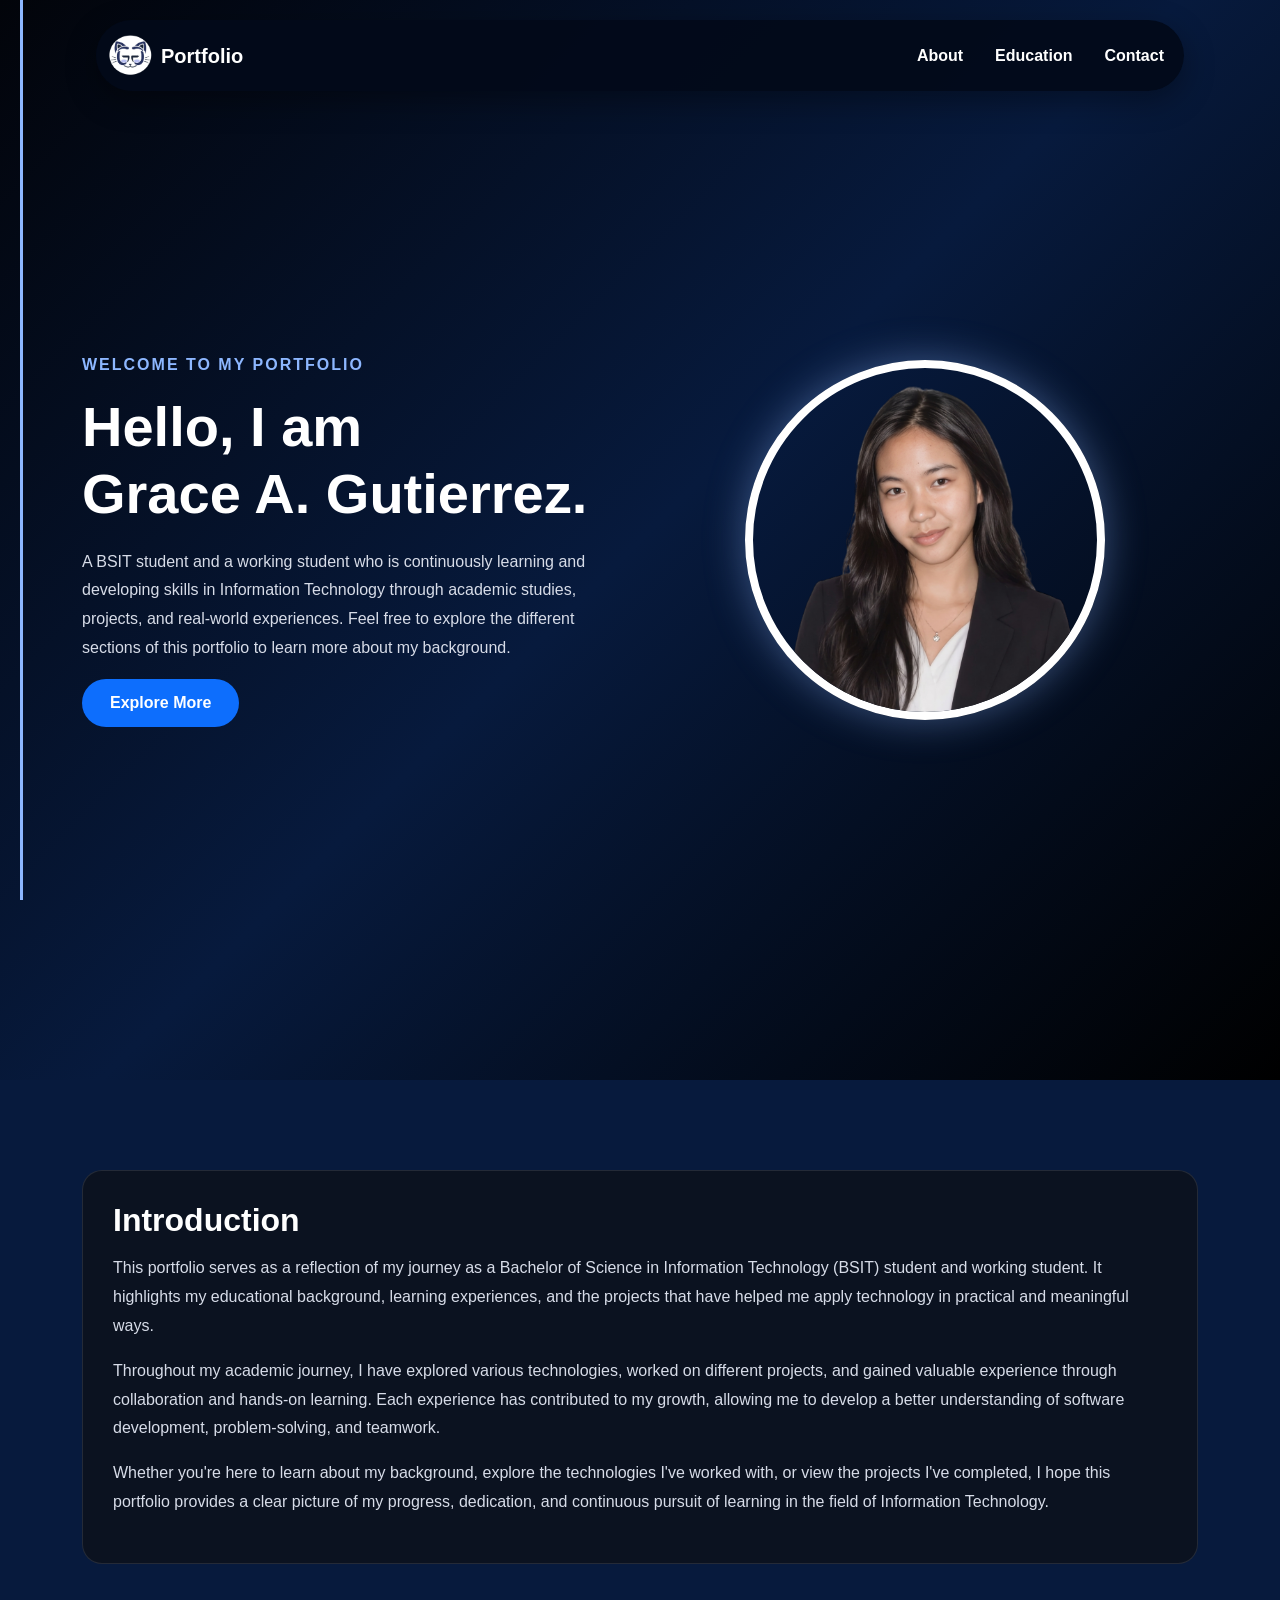
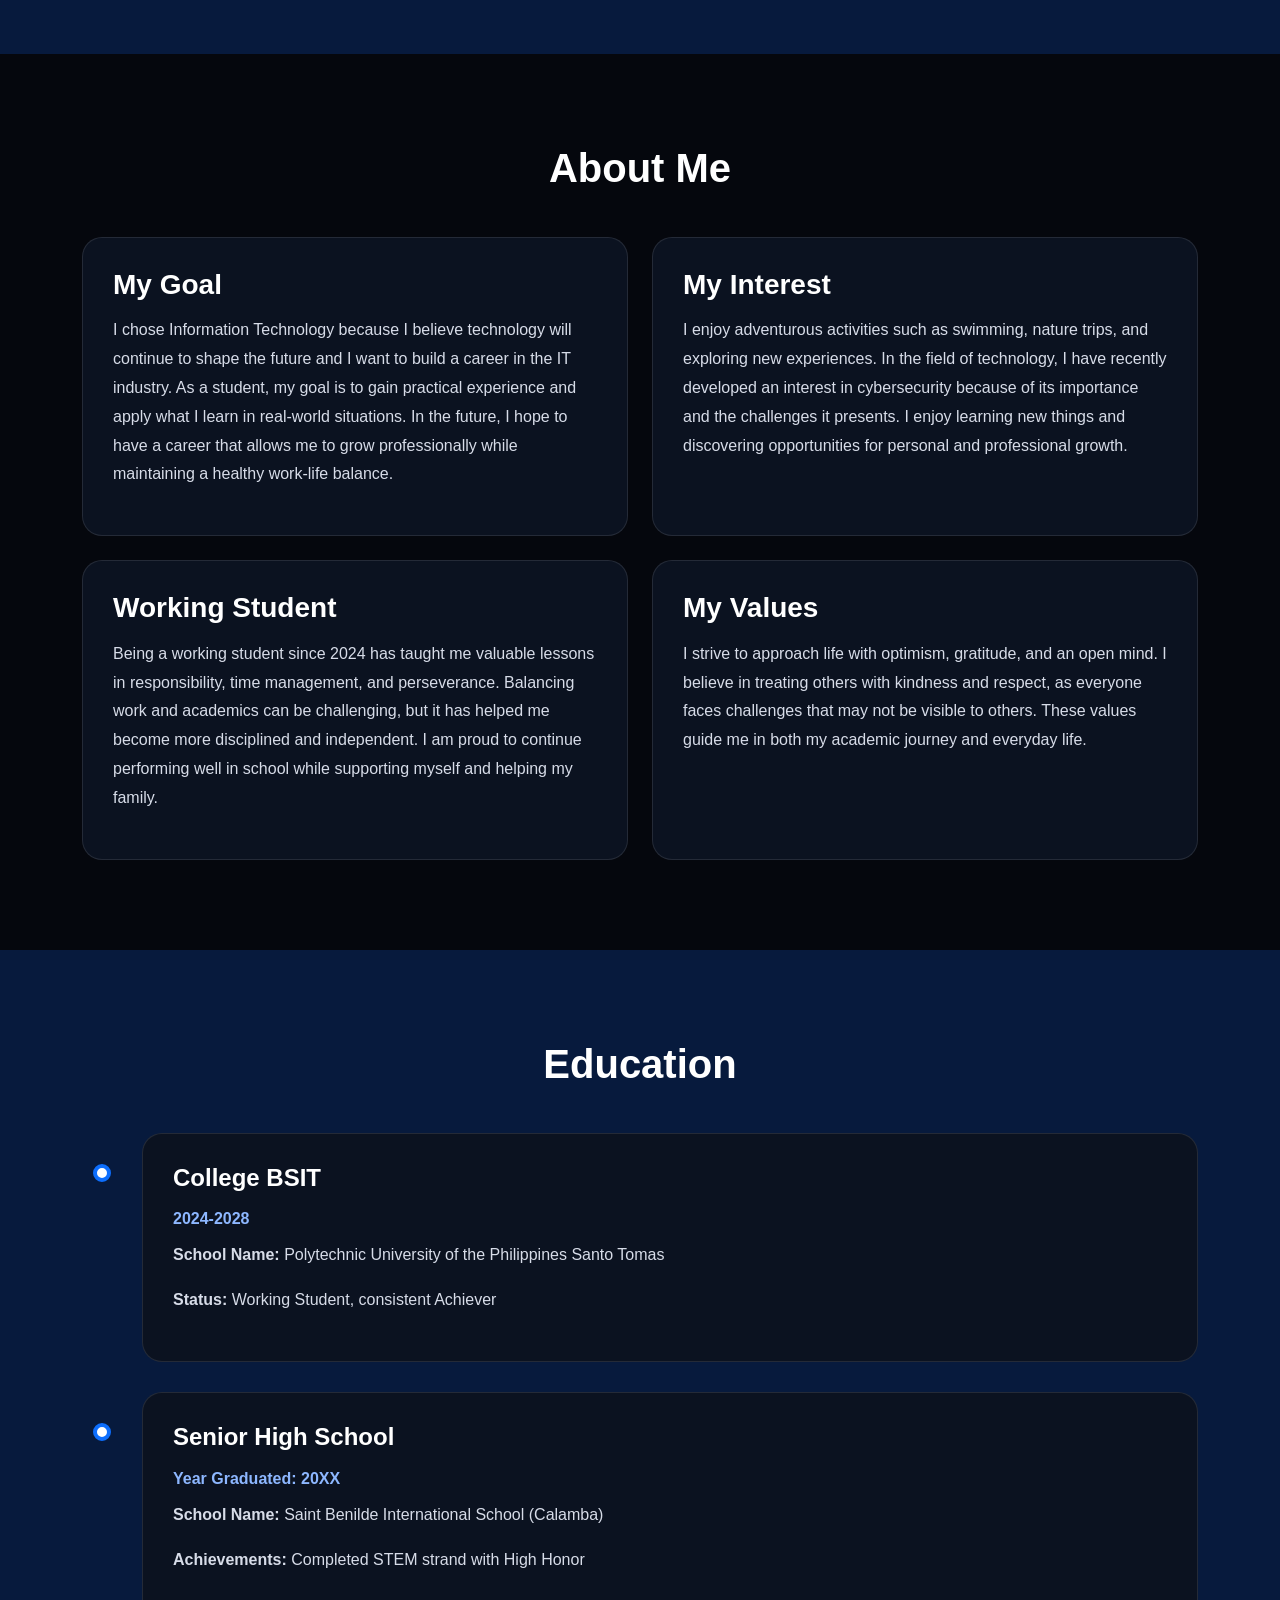
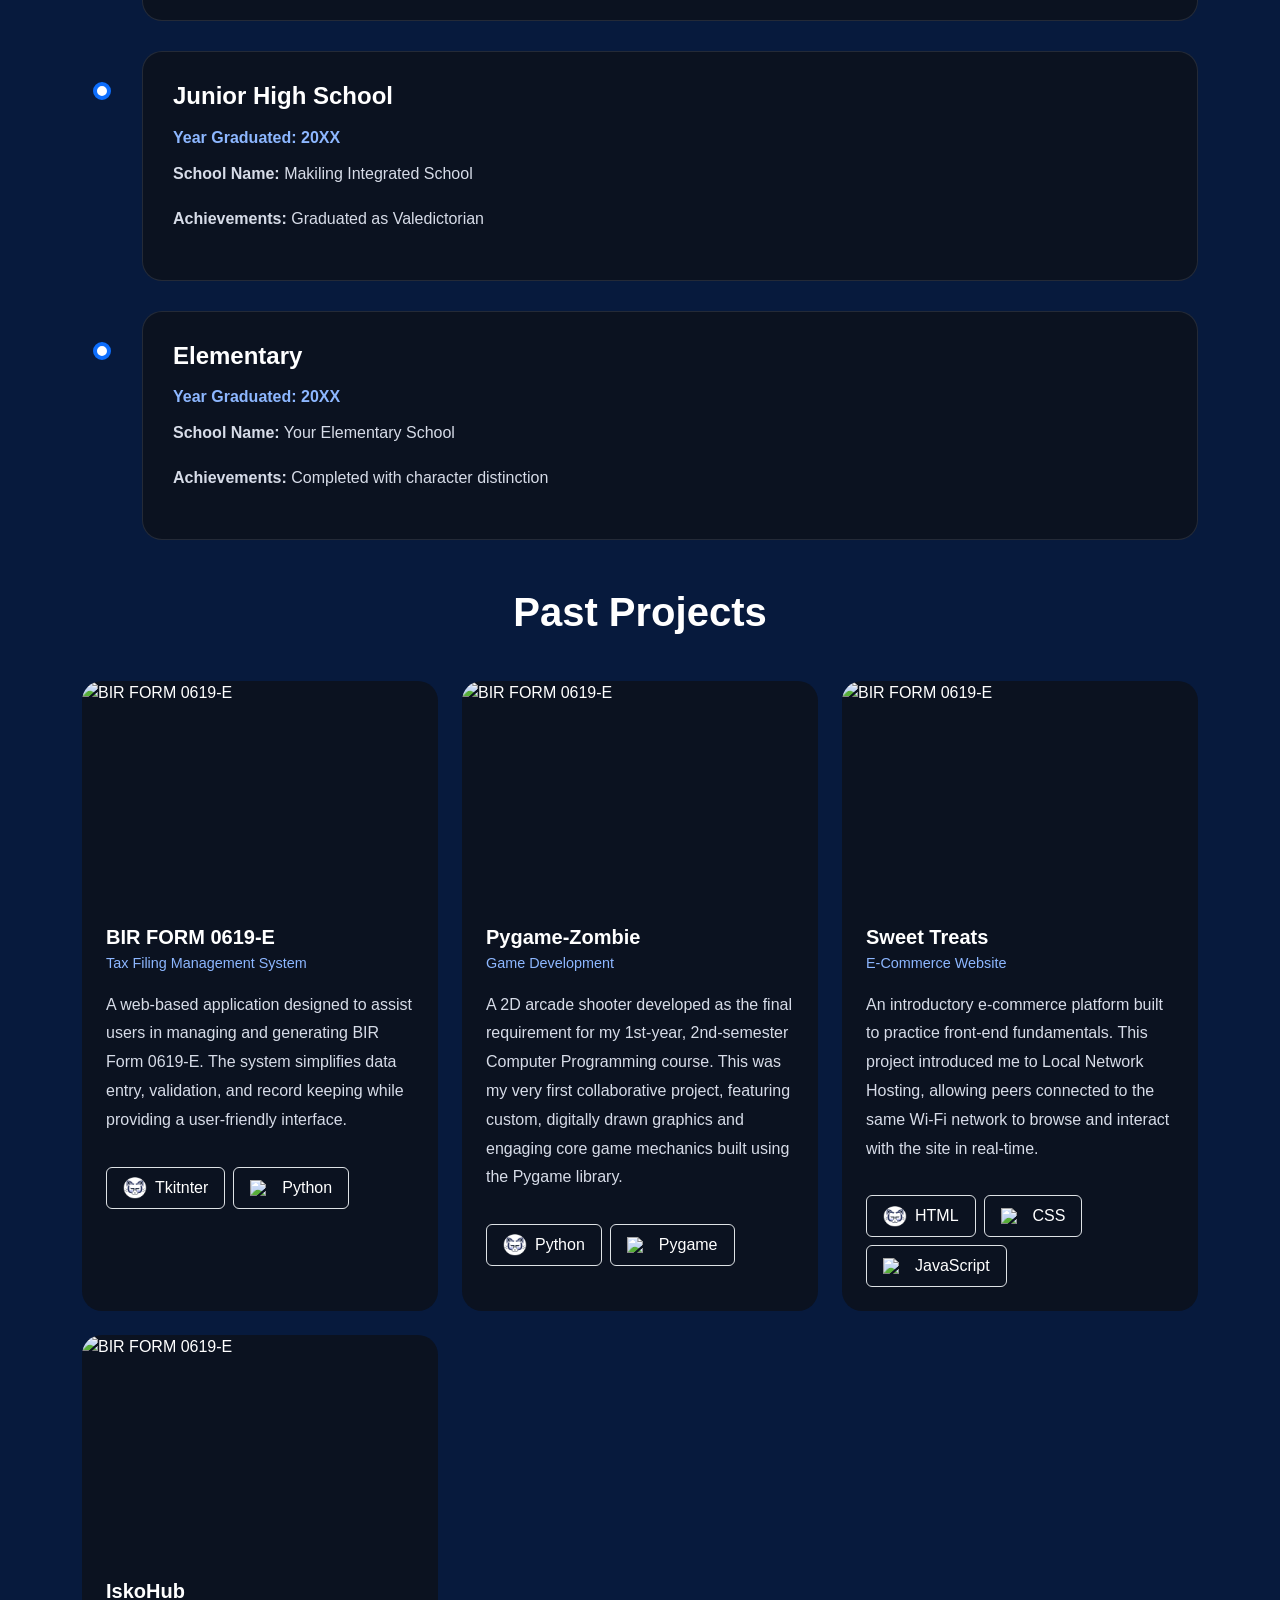
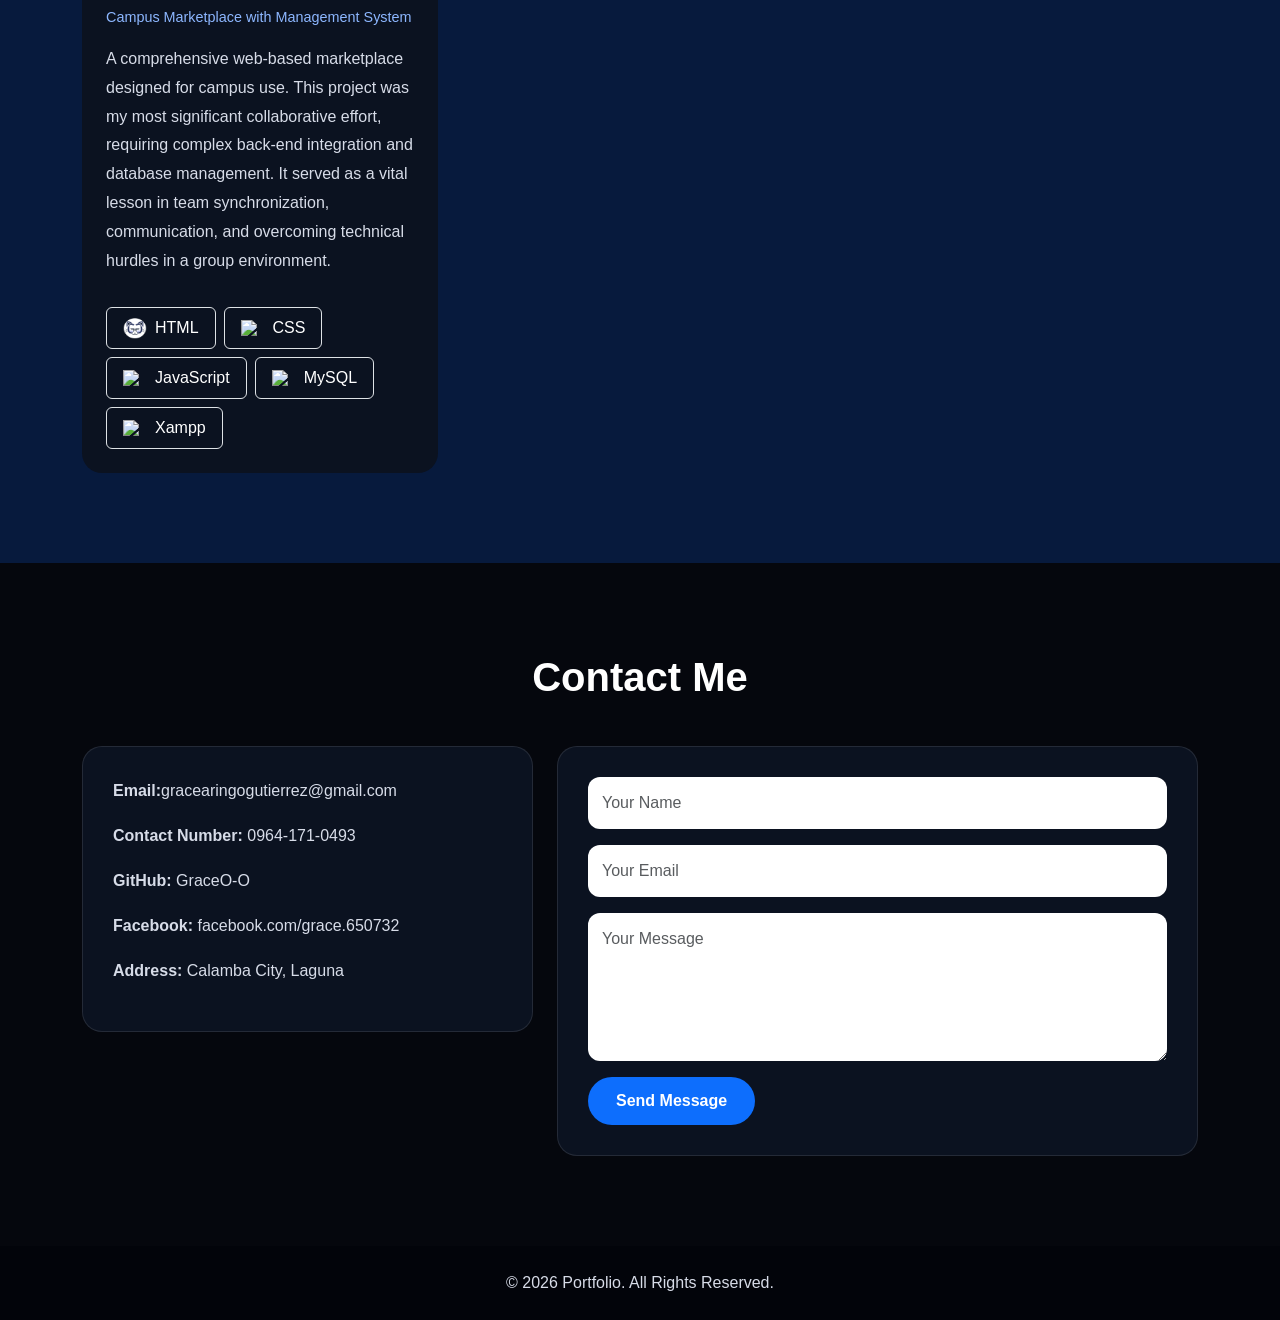
==== commit 1ffbd16b: "1" ====
--- a/draft.html
+++ b/draft.html
@@ -147,7 +147,7 @@
             <div class="timeline">
                 <div class="timeline-item c">
                     <h4>College BSIT</h4>
-                    <span>Current Year</span>
+                    <span>2024-2028</span>
                     <p><strong>School Name:</strong> Polytechnic University of the Philippines Santo Tomas</p>
                     <p><strong>Status:</strong> Working Student, consistent Achiever</p>
                 </div>
@@ -191,7 +191,7 @@
 
                         <img src="assets/images/project1.jpg" class="card-img-top" alt="BIR FORM 0619-E">
 
-                        <div class="card-body d-flex flex-column">
+                        <div class="card-body p-4 d-flex flex-column">
 
                             <!-- Project Title -->
                             <h5 class="card-title mb-1">
@@ -236,7 +236,7 @@
 
                         <img src="assets/images/project1.jpg" class="card-img-top" alt="BIR FORM 0619-E">
 
-                        <div class="card-body d-flex flex-column">
+                        <div class="card-body p-4 d-flex flex-column">
 
                             <!-- Project Title -->
                             <h5 class="card-title mb-1">
@@ -250,7 +250,10 @@
 
                             <!-- Description -->
                             <p class="card-text">
-                                A 2D arcade shooter developed as the final requirement for my 1st-year, 2nd-semester Computer Programming course. This was my very first collaborative project, featuring custom, digitally drawn graphics and engaging core game mechanics built using the Pygame library.
+                                A 2D arcade shooter developed as the final requirement for my 1st-year, 2nd-semester
+                                Computer Programming course. This was my very first collaborative project, featuring
+                                custom, digitally drawn graphics and engaging core game mechanics built using the Pygame
+                                library.
                             </p>
 
                             <!-- Tech Stack -->
@@ -278,7 +281,7 @@
 
                         <img src="assets/images/project1.jpg" class="card-img-top" alt="BIR FORM 0619-E">
 
-                        <div class="card-body d-flex flex-column">
+                        <div class="card-body p-4 d-flex flex-column">
 
                             <!-- Project Title -->
                             <h5 class="card-title mb-1">
@@ -292,7 +295,9 @@
 
                             <!-- Description -->
                             <p class="card-text">
-                               An introductory e-commerce platform built to practice front-end fundamentals. This project introduced me to Local Network Hosting, allowing peers connected to the same Wi-Fi network to browse and interact with the site in real-time.
+                                An introductory e-commerce platform built to practice front-end fundamentals. This
+                                project introduced me to Local Network Hosting, allowing peers connected to the same
+                                Wi-Fi network to browse and interact with the site in real-time.
                             </p>
 
                             <!-- Tech Stack -->
@@ -308,7 +313,7 @@
                                     <span>CSS</span>
                                 </div>
 
-                                                                <div class="d-inline-flex align-items-center border rounded px-3 py-2">
+                                <div class="d-inline-flex align-items-center border rounded px-3 py-2">
                                     <img src="assets/icons/php.svg" width="24" class="me-2">
                                     <span>JavaScript</span>
                                 </div>
@@ -325,7 +330,7 @@
 
                         <img src="assets/images/project1.jpg" class="card-img-top" alt="BIR FORM 0619-E">
 
-                        <div class="card-body d-flex flex-column">
+                        <div class="card-body p-4 d-flex flex-column">
 
                             <!-- Project Title -->
                             <h5 class="card-title mb-1">
@@ -339,13 +344,16 @@
 
                             <!-- Description -->
                             <p class="card-text">
-                       A comprehensive web-based marketplace designed for campus use. This project was my most significant collaborative effort, requiring complex back-end integration and database management. It served as a vital lesson in team synchronization, communication, and overcoming technical hurdles in a group environment.
+                                A comprehensive web-based marketplace designed for campus use. This project was my most
+                                significant collaborative effort, requiring complex back-end integration and database
+                                management. It served as a vital lesson in team synchronization, communication, and
+                                overcoming technical hurdles in a group environment.
                             </p>
 
                             <!-- Tech Stack -->
                             <div class="d-flex flex-wrap gap-2 mt-3">
 
-                 <div class="d-inline-flex align-items-center border rounded px-3 py-2">
+                                <div class="d-inline-flex align-items-center border rounded px-3 py-2">
                                     <img src="assets/images/icon.png" width="24" class="me-2">
                                     <span>HTML</span>
                                 </div>
@@ -355,64 +363,19 @@
                                     <span>CSS</span>
                                 </div>
 
-                                                                <div class="d-inline-flex align-items-center border rounded px-3 py-2">
+                                <div class="d-inline-flex align-items-center border rounded px-3 py-2">
                                     <img src="assets/icons/php.svg" width="24" class="me-2">
                                     <span>JavaScript</span>
                                 </div>
 
-                                                                <div class="d-inline-flex align-items-center border rounded px-3 py-2">
+                                <div class="d-inline-flex align-items-center border rounded px-3 py-2">
                                     <img src="assets/icons/php.svg" width="24" class="me-2">
                                     <span>MySQL</span>
                                 </div>
 
-                                                                <div class="d-inline-flex align-items-center border rounded px-3 py-2">
+                                <div class="d-inline-flex align-items-center border rounded px-3 py-2 text-yellow">
                                     <img src="assets/icons/php.svg" width="24" class="me-2">
                                     <span>Xampp</span>
-                                </div>
-
-                            </div>
-
-                        </div>
-
-                    </div>
-                </div>
-
-                <div class="col-md-6 col-lg-4">
-                    <div class="card project-card h-100">
-
-                        <img src="assets/images/project1.jpg" class="card-img-top" alt="BIR FORM 0619-E">
-
-                        <div class="card-body d-flex flex-column">
-
-                            <!-- Project Title -->
-                            <h5 class="card-title mb-1">
-                                BIR FORM 0619-E
-                            </h5>
-
-                            <!-- Subtitle -->
-                            <p class="project-subtitle mb-3">
-                                Tax Filing Management System
-                            </p>
-
-                            <!-- Description -->
-                            <p class="card-text">
-                                A web-based application designed to assist users in managing
-                                and generating BIR Form 0619-E. The system simplifies data
-                                entry, validation, and record keeping while providing a
-                                user-friendly interface.
-                            </p>
-
-                            <!-- Tech Stack -->
-                            <div class="d-flex flex-wrap gap-2 mt-3">
-
-                                <div class="d-inline-flex align-items-center border rounded px-3 py-2">
-                                    <img src="assets/images/icon.png" width="24" class="me-2">
-                                    <span>Bootstrap</span>
-                                </div>
-
-                                <div class="d-inline-flex align-items-center border rounded px-3 py-2">
-                                    <img src="assets/icons/php.svg" width="24" class="me-2">
-                                    <span>PHP</span>
                                 </div>
 
                             </div>
@@ -437,11 +400,11 @@
             <div class="row g-4">
                 <div class="col-lg-5">
                     <div class="contact-info">
-                        <p><strong>Email:</strong> your.email@gmail.com</p>
-                        <p><strong>Contact Number:</strong> 09XX-XXX-XXXX</p>
-                        <p><strong>GitHub:</strong> github.com/yourusername</p>
-                        <p><strong>Facebook:</strong> facebook.com/yourprofile</p>
-                        <p><strong>Instagram:</strong> instagram.com/yourusername</p>
+                        <p><strong>Email:</strong>gracearingogutierrez@gmail.com</p>
+                        <p><strong>Contact Number:</strong> 0964-171-0493</p>
+                        <p><strong>GitHub:</strong> GraceO-O</p>
+                        <p><strong>Facebook:</strong> facebook.com/grace.650732</p>
+                        <p><strong>Address:</strong> Calamba City, Laguna </p>
                     </div>
                 </div>
 
--- a/assets/style.css
+++ b/assets/style.css
@@ -67,7 +67,7 @@
 
 h1 {
   font-size: 3.5rem;
-  font-weight: 800;
+  font-weight: 900;
   margin-bottom: 20px;
 }
 
@@ -149,6 +149,66 @@
   transform: translateY(-8px);
 }
 
+.project-card{
+    background: #0b1220;
+    border: 1px solid rgba(255,255,255,.08);
+    transition: .3s ease;
+}
+
+.project-card:hover{
+    transform: translateY(-8px);
+}
+
+
+.project-subtitle{
+    color: #8db7ff;
+    font-size: .9rem;
+    font-weight: 500;
+}
+
+.tech-title{
+    color: #fff;
+    font-size: .9rem;
+    margin-bottom: .5rem;
+}
+
+
+/*Tech Stack*/
+.tech-stack{
+    display: flex;
+    flex-wrap: wrap;
+    gap: 12px;
+}
+
+.tech-item{
+    background: #111827;
+    border: 1px solid rgba(255,255,255,.1);
+    border-radius: 12px;
+    padding: 8px 12px;
+    transition: .3s ease;
+}
+
+
+
+.tech-item:hover{
+    transform: translateY(-3px);
+    border-color: #8db7ff;
+}
+
+.tech-item img{
+    width: 24px;
+    height: 24px;
+    object-fit: contain;
+    margin-right: 8px;
+}
+
+.tech-item span{
+    color: white;
+    font-size: .9rem;
+    font-weight: 500;
+}
+
+<!--educ background-->
 .timeline {
   position: relative;
   max-width: 850px;
@@ -200,14 +260,11 @@
   transition: 0.3s;
 }
 
-.project-card img {
-  height: 220px;
-  object-fit: cover;
-}
-
-.card-body {
-  padding: 25px;
-}
+.project-card > img.card-img-top{
+    height: 220px;
+    object-fit: cover;
+}
+
 
 .card-title {
   font-weight: 700;
